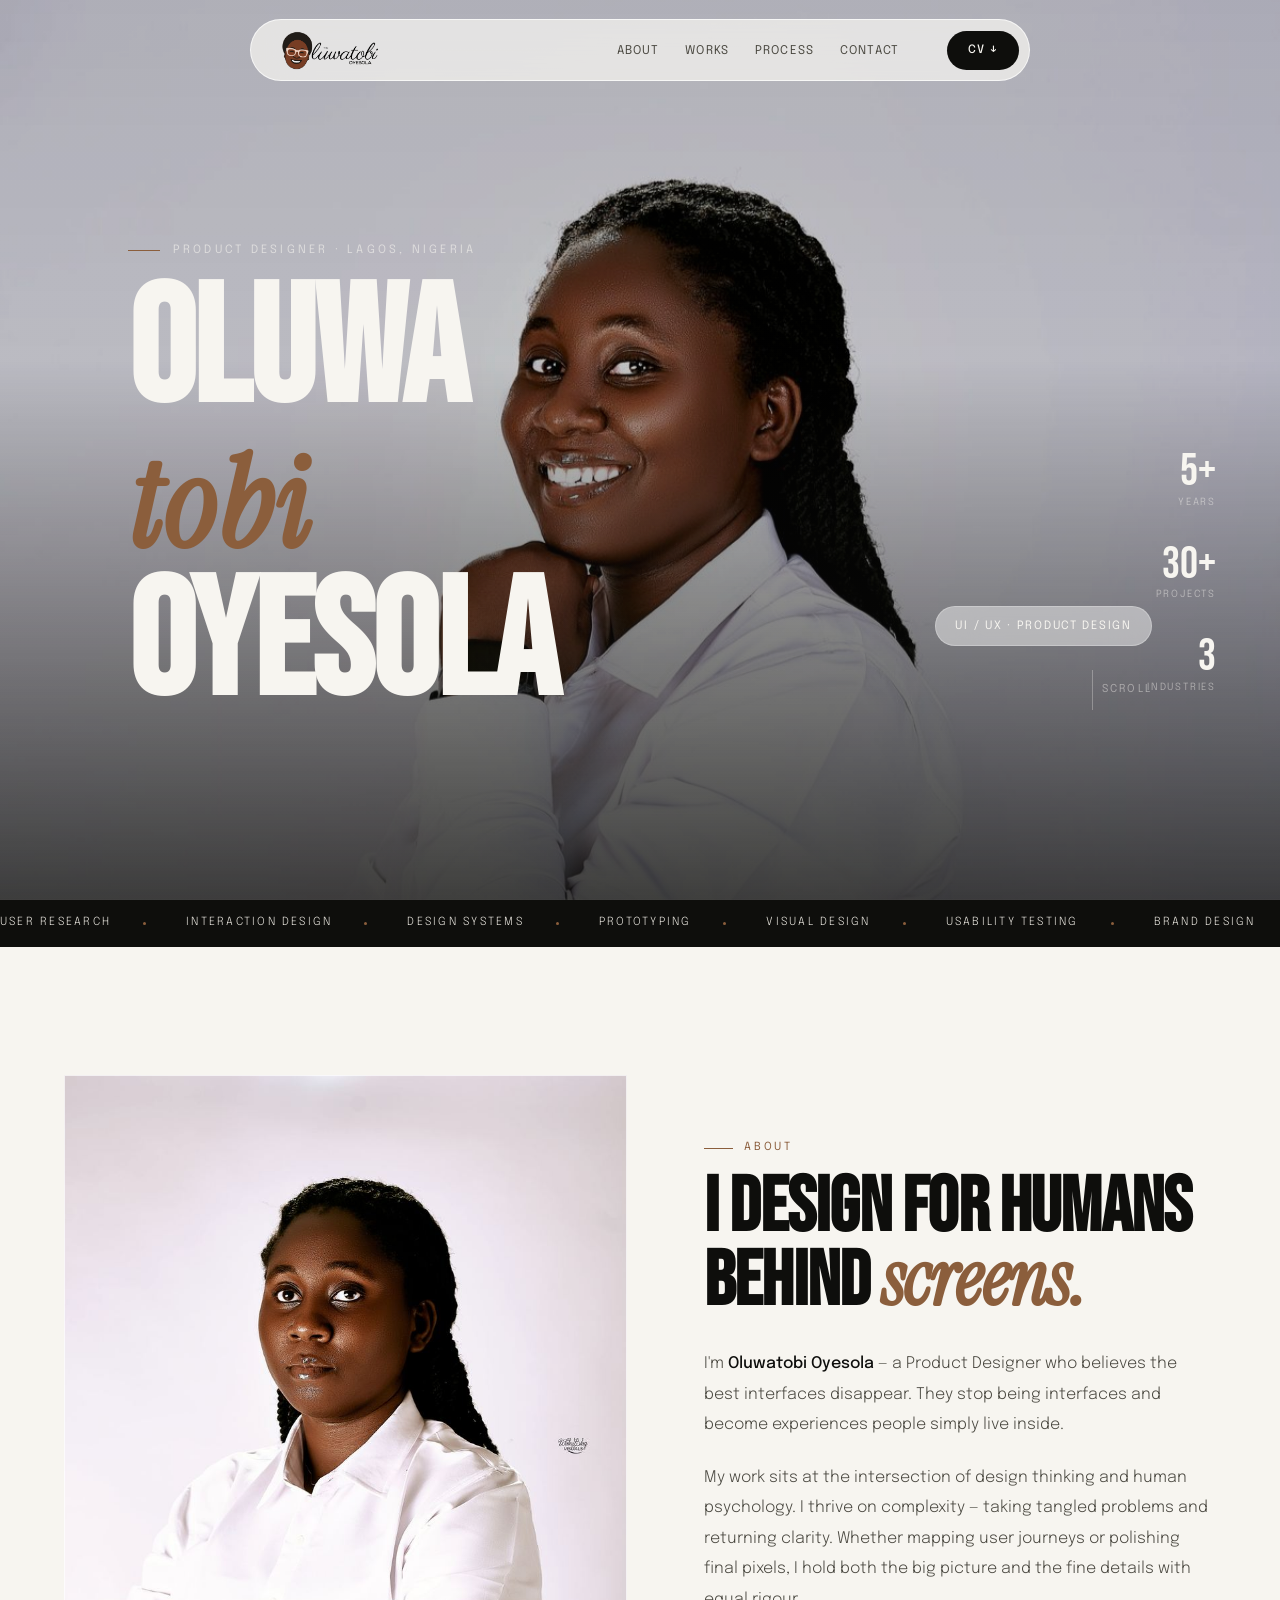
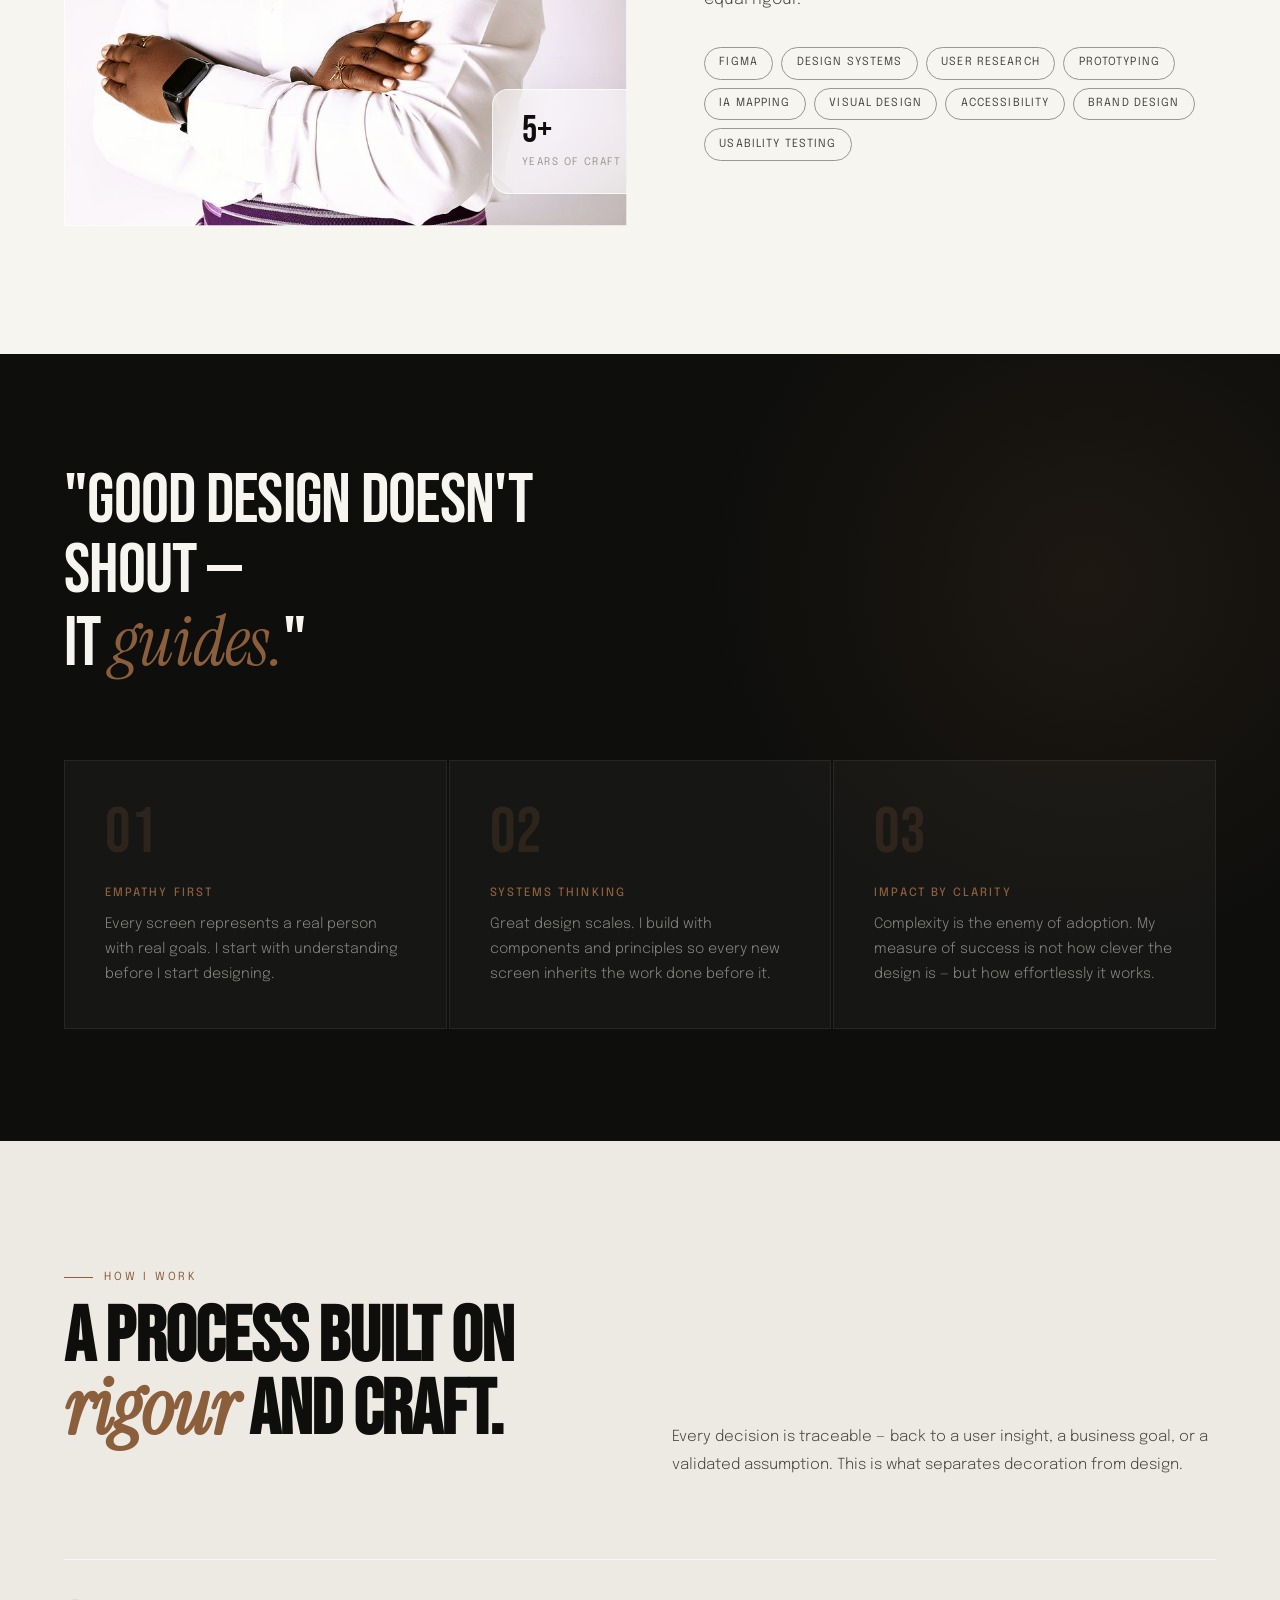
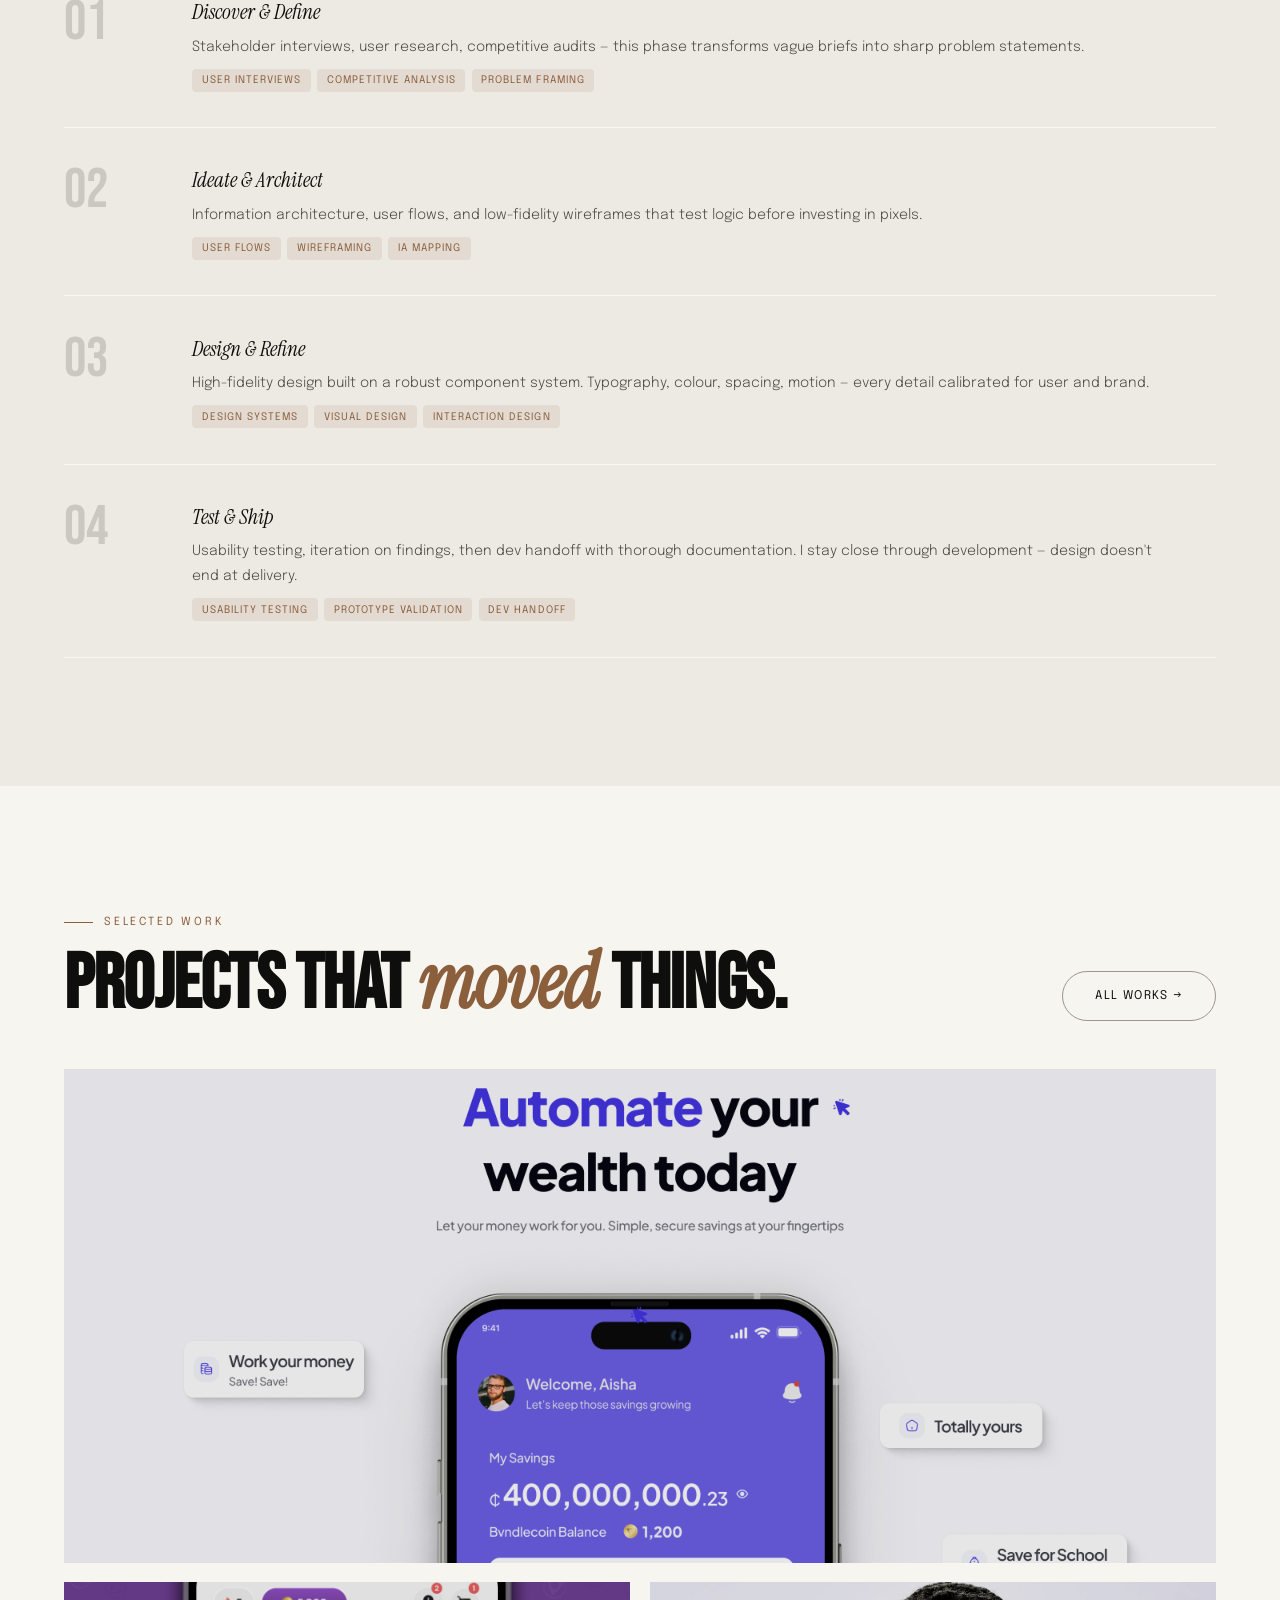
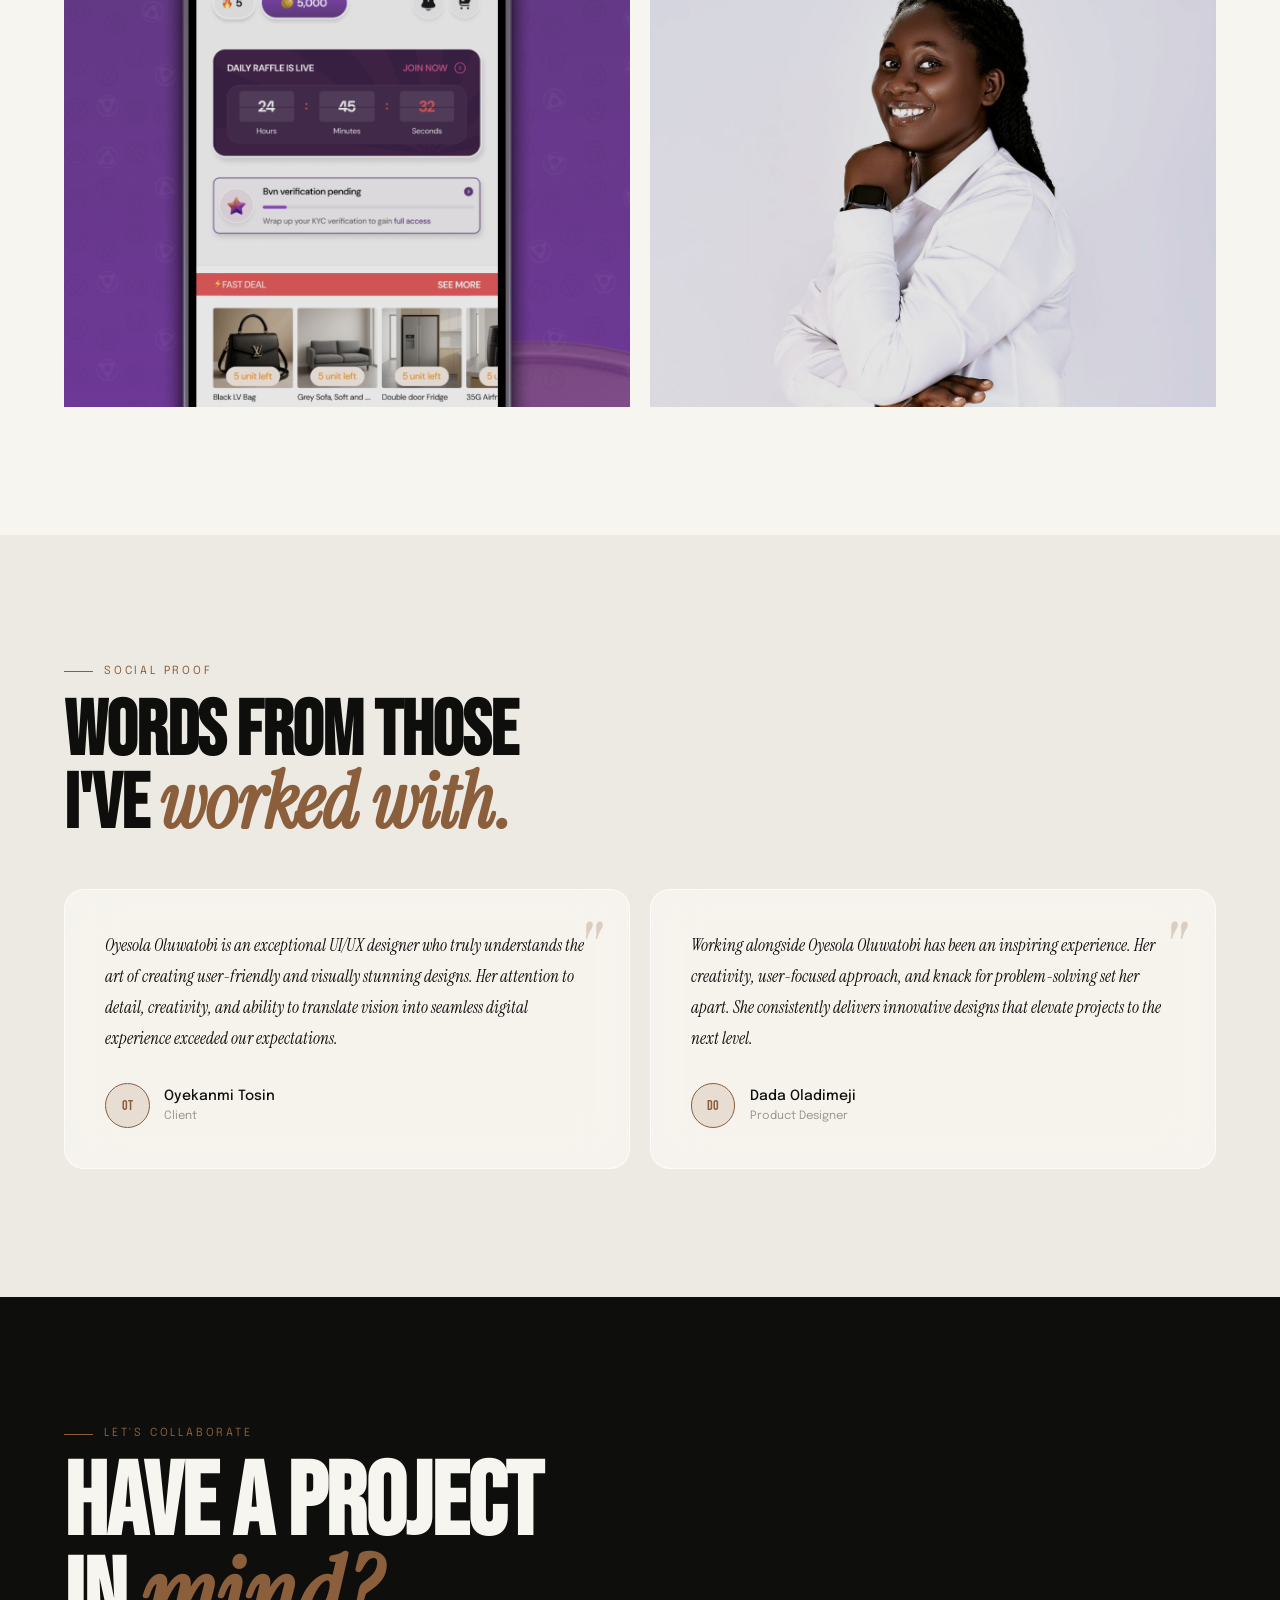
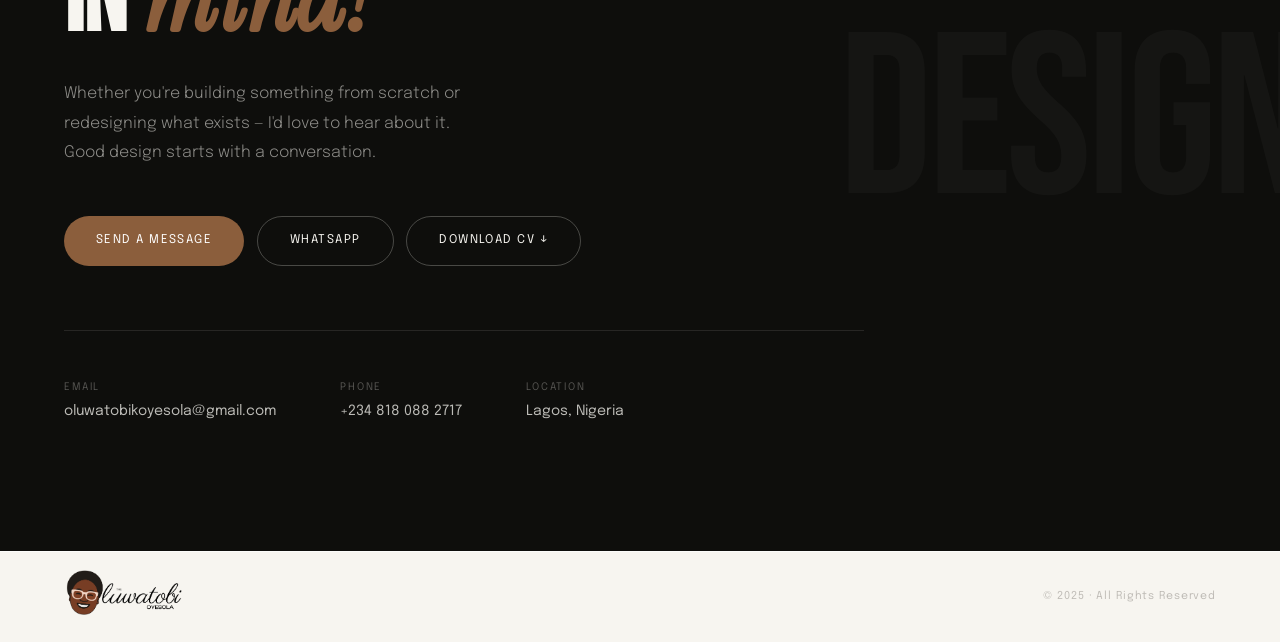
==== index.html @ 3464fc86 "first commit" ====
<!DOCTYPE html>
<html lang="en">
<head>
<meta charset="UTF-8">
<meta name="viewport" content="width=device-width, initial-scale=1.0">
<title>Oluwatobi Oyesola — Product Designer</title>
<link rel="preconnect" href="https://fonts.googleapis.com">
<link href="https://fonts.googleapis.com/css2?family=Bebas+Neue&family=Epilogue:ital,wght@0,200;0,300;0,400;0,500;1,200;1,300;1,400&family=Instrument+Serif:ital@0;1&display=swap" rel="stylesheet">
<link rel="stylesheet" href="style.css">
<link rel="shortcut icon" href="./assets/favicon.png" type="image/x-icon">
</head>
<body>

<!-- NAV -->
<nav id="main-nav">
  <a class="nav-logo" href="#">
    <img src="./assets/logo-black.png" alt="logo">
  </a>
  <ul class="nav-links">
    <li><a href="#about">About</a></li>
    <li><a href="#works">Works</a></li>
    <li><a href="#process">Process</a></li>
    <li><a href="#contact">Contact</a></li>
  </ul>
  <div class="nav-right">
    <a class="nav-cta" href="./OyesolaResume.pdf" download="OyesolaResume.pdf">CV &darr;</a>
  </div>
</nav>

<!-- HERO -->
<section id="hero">
  <div class="hero-bg parallax-bg" id="heroBg"
       style="background-image:url('[data-uri]')"></div>
  <div class="hero-overlay"></div>

  <div class="hero-stats">
    <div class="h-stat">
      <div class="h-stat-n">5+</div>
      <div class="h-stat-l">Years</div>
    </div>
    <div class="h-stat">
      <div class="h-stat-n">30+</div>
      <div class="h-stat-l">Projects</div>
    </div>
    <div class="h-stat">
      <div class="h-stat-n">3</div>
      <div class="h-stat-l">Industries</div>
    </div>
  </div>

  <div class="hero-content">
    <div class="hero-left">
      <div class="hero-eyebrow">Product Designer · Lagos, Nigeria</div>
      <h1 class="hero-title">OLUWA<br><em>tobi</em><br>OYESOLA</h1>
    </div>
    <div class="hero-right">
      <div class="hero-tag">UI / UX · Product Design</div>
      <a class="hero-scroll" href="#about">
        <div class="scroll-line"></div>
        Scroll
      </a>
    </div>
  </div>
</section>

<!-- MARQUEE -->
<div class="marquee-wrap" aria-hidden="true">
  <div class="marquee-track">
    <span class="m-item">User Research<span class="m-dot"></span></span>
    <span class="m-item">Interaction Design<span class="m-dot"></span></span>
    <span class="m-item">Design Systems<span class="m-dot"></span></span>
    <span class="m-item">Prototyping<span class="m-dot"></span></span>
    <span class="m-item">Visual Design<span class="m-dot"></span></span>
    <span class="m-item">Usability Testing<span class="m-dot"></span></span>
    <span class="m-item">Brand Design<span class="m-dot"></span></span>
    <span class="m-item">Figma<span class="m-dot"></span></span>
    <span class="m-item">User Research<span class="m-dot"></span></span>
    <span class="m-item">Interaction Design<span class="m-dot"></span></span>
    <span class="m-item">Design Systems<span class="m-dot"></span></span>
    <span class="m-item">Prototyping<span class="m-dot"></span></span>
  </div>
</div>

<!-- ABOUT -->
<section id="about">
  <div class="about-grid">
    <div class="about-img-wrap reveal">
      <img class="about-img" src="[data-uri]" alt="Oluwatobi Oyesola">
      <div class="about-img-frame"></div>
      <div class="about-accent">
        <div class="about-accent-n">5+</div>
        <div class="about-accent-l">Years of Craft</div>
      </div>
    </div>
    <div>
      <div class="s-label reveal">About</div>
      <h2 class="s-title reveal reveal-d1">I design for humans<br>behind <em>screens.</em></h2>
      <p class="about-body reveal reveal-d2">
        I'm <strong>Oluwatobi Oyesola</strong> — a Product Designer who believes the best interfaces disappear. They stop being interfaces and become experiences people simply live inside.
      </p>
      <p class="about-body reveal reveal-d2">
        My work sits at the intersection of design thinking and human psychology. I thrive on complexity — taking tangled problems and returning clarity. Whether mapping user journeys or polishing final pixels, I hold both the big picture and the fine details with equal rigour.
      </p>
      <div class="skills-grid reveal reveal-d3">
        <span class="skill">Figma</span>
        <span class="skill">Design Systems</span>
        <span class="skill">User Research</span>
        <span class="skill">Prototyping</span>
        <span class="skill">IA Mapping</span>
        <span class="skill">Visual Design</span>
        <span class="skill">Accessibility</span>
        <span class="skill">Brand Design</span>
        <span class="skill">Usability Testing</span>
      </div>
    </div>
  </div>
</section>

<!-- PHILOSOPHY -->
<section id="philosophy">
  <blockquote class="philosophy-quote reveal">
    "Good design doesn't shout —<br>it <em>guides.</em>"
  </blockquote>
  <div class="pillars">
    <div class="pillar reveal">
      <div class="pillar-n">01</div>
      <div class="pillar-t">Empathy First</div>
      <p class="pillar-b">Every screen represents a real person with real goals. I start with understanding before I start designing.</p>
    </div>
    <div class="pillar reveal reveal-d1">
      <div class="pillar-n">02</div>
      <div class="pillar-t">Systems Thinking</div>
      <p class="pillar-b">Great design scales. I build with components and principles so every new screen inherits the work done before it.</p>
    </div>
    <div class="pillar reveal reveal-d2">
      <div class="pillar-n">03</div>
      <div class="pillar-t">Impact by Clarity</div>
      <p class="pillar-b">Complexity is the enemy of adoption. My measure of success is not how clever the design is — but how effortlessly it works.</p>
    </div>
  </div>
</section>

<!-- PROCESS -->
<section id="process">
  <div class="process-header">
    <div>
      <div class="s-label reveal">How I Work</div>
      <h2 class="s-title reveal reveal-d1">A process built on<br><em>rigour</em> and craft.</h2>
    </div>
    <p class="process-desc reveal reveal-d2">
      Every decision is traceable — back to a user insight, a business goal, or a validated assumption. This is what separates decoration from design.
    </p>
  </div>
  <div class="steps">
    <div class="step reveal">
      <div class="step-n">01</div>
      <div>
        <div class="step-t">Discover &amp; Define</div>
        <p class="step-b">Stakeholder interviews, user research, competitive audits — this phase transforms vague briefs into sharp problem statements.</p>
        <div class="step-tags">
          <span class="step-tag">User Interviews</span>
          <span class="step-tag">Competitive Analysis</span>
          <span class="step-tag">Problem Framing</span>
        </div>
      </div>
      <div class="step-arrow">→</div>
    </div>
    <div class="step reveal">
      <div class="step-n">02</div>
      <div>
        <div class="step-t">Ideate &amp; Architect</div>
        <p class="step-b">Information architecture, user flows, and low-fidelity wireframes that test logic before investing in pixels.</p>
        <div class="step-tags">
          <span class="step-tag">User Flows</span>
          <span class="step-tag">Wireframing</span>
          <span class="step-tag">IA Mapping</span>
        </div>
      </div>
      <div class="step-arrow">→</div>
    </div>
    <div class="step reveal">
      <div class="step-n">03</div>
      <div>
        <div class="step-t">Design &amp; Refine</div>
        <p class="step-b">High-fidelity design built on a robust component system. Typography, colour, spacing, motion — every detail calibrated for user and brand.</p>
        <div class="step-tags">
          <span class="step-tag">Design Systems</span>
          <span class="step-tag">Visual Design</span>
          <span class="step-tag">Interaction Design</span>
        </div>
      </div>
      <div class="step-arrow">→</div>
    </div>
    <div class="step reveal">
      <div class="step-n">04</div>
      <div>
        <div class="step-t">Test &amp; Ship</div>
        <p class="step-b">Usability testing, iteration on findings, then dev handoff with thorough documentation. I stay close through development — design doesn't end at delivery.</p>
        <div class="step-tags">
          <span class="step-tag">Usability Testing</span>
          <span class="step-tag">Prototype Validation</span>
          <span class="step-tag">Dev Handoff</span>
        </div>
      </div>
      <div class="step-arrow">→</div>
    </div>
  </div>
</section>

<!-- WORKS -->
<section id="works">
  <div class="works-head reveal">
    <div>
      <div class="s-label">Selected Work</div>
      <h2 class="s-title" style="margin-bottom:0">Projects that <em>moved</em> things.</h2>
    </div>
    <a class="cbtn ghost" href="#" style="color:var(--ink);border-color:var(--ink3)">All Works →</a>
  </div>
  <div class="works-grid">
    <div class="work wide reveal">
      <img class="work-img" src="./assets/NestEgg.png" alt="NestEgg">
      <div class="work-info">
        <div class="work-cat">Web &amp; Mobile App</div>
        <div class="work-name">NestEgg</div>
      </div>
      <div class="work-corner">
        <svg viewBox="0 0 16 16"><line x1="3" y1="13" x2="13" y2="3"/><polyline points="6,3 13,3 13,10"/></svg>
      </div>
    </div>
    <div class="work reveal">
      <img class="work-img" src="./assets/bundle-home.png" alt="bvndle home screen">
      <div class="work-info">
        <div class="work-cat">Mobile App Design</div>
        <div class="work-name">Bvndle</div>
      </div>
      <div class="work-corner">
        <svg viewBox="0 0 16 16"><line x1="3" y1="13" x2="13" y2="3"/><polyline points="6,3 13,3 13,10"/></svg>
      </div>
    </div>
    <div class="work reveal reveal-d1">
      <img class="work-img" src="[data-uri]" alt="SPON Platform">
      <div class="work-info">
        <div class="work-cat">Website Design</div>
        <div class="work-name">SPON — Farm to Table</div>
      </div>
      <div class="work-corner">
        <svg viewBox="0 0 16 16"><line x1="3" y1="13" x2="13" y2="3"/><polyline points="6,3 13,3 13,10"/></svg>
      </div>
    </div>
  </div>
</section>

<!-- TESTIMONIALS -->
<section id="testimonials">
  <div class="s-label reveal">Social Proof</div>
  <h2 class="s-title reveal reveal-d1">Words from those<br>I've <em>worked with.</em></h2>
  <div class="testi-grid">
    <div class="tcard reveal">
      <div class="tcard-quote">"</div>
      <p class="tcard-body">Oyesola Oluwatobi is an exceptional UI/UX designer who truly understands the art of creating user-friendly and visually stunning designs. Her attention to detail, creativity, and ability to translate vision into seamless digital experience exceeded our expectations.</p>
      <div class="tcard-person">
        <div class="tcard-avatar">OT</div>
        <div>
          <div class="tcard-name">Oyekanmi Tosin</div>
          <div class="tcard-role">Client</div>
        </div>
      </div>
    </div>
    <div class="tcard reveal reveal-d1">
      <div class="tcard-quote">"</div>
      <p class="tcard-body">Working alongside Oyesola Oluwatobi has been an inspiring experience. Her creativity, user-focused approach, and knack for problem-solving set her apart. She consistently delivers innovative designs that elevate projects to the next level.</p>
      <div class="tcard-person">
        <div class="tcard-avatar">DO</div>
        <div>
          <div class="tcard-name">Dada Oladimeji</div>
          <div class="tcard-role">Product Designer</div>
        </div>
      </div>
    </div>
  </div>
</section>

<!-- CONTACT -->
<section id="contact">
  <div class="contact-inner">
    <div class="s-label reveal" style="color:var(--accent2)">Let's Collaborate</div>
    <h2 class="contact-title reveal reveal-d1">
      Have a project<br>in <em>mind?</em>
    </h2>
    <p class="contact-body reveal reveal-d2">
      Whether you're building something from scratch or redesigning what exists — I'd love to hear about it. Good design starts with a conversation.
    </p>
    <div class="contact-btns reveal reveal-d3">
      <a class="cbtn primary" href="mailto:oluwatobikoyesola@gmail.com">Send a Message</a>
      <a class="cbtn ghost" href="https://wa.me/2348180882717">WhatsApp</a>
      <a class="cbtn ghost" href="#" download>Download CV ↓</a>
    </div>
    <div class="contact-details reveal reveal-d4">
      <div>
        <div class="cd-label">Email</div>
        <div class="cd-val">oluwatobikoyesola@gmail.com</div>
      </div>
      <div>
        <div class="cd-label">Phone</div>
        <div class="cd-val">+234 818 088 2717</div>
      </div>
      <div>
        <div class="cd-label">Location</div>
        <div class="cd-val">Lagos, Nigeria</div>
      </div>
    </div>
  </div>
</section>

<!-- FOOTER -->
<footer>
  <div class="f-brand">
    <img src="./assets/logo-black.png" alt="Footer Logo">
  </div>
  <div class="f-copy">&copy; 2025 · All Rights Reserved</div>
</footer>

<script>
/* ── PARALLAX HERO ──────────────────────────── */
const heroBg = document.getElementById('heroBg');
window.addEventListener('scroll', () => {
  const y = window.scrollY;
  if(y < window.innerHeight * 1.5){
    heroBg.style.transform = `translateY(${y * 0.35}px)`;
  }
}, { passive: true });

/* ── SCROLL REVEAL ──────────────────────────── */
const observer = new IntersectionObserver((entries) => {
  entries.forEach(e => {
    if(e.isIntersecting){
      e.target.classList.add('in');
      observer.unobserve(e.target);
    }
  });
}, { threshold: 0.08, rootMargin: '0px 0px -40px 0px' });

document.querySelectorAll('.reveal').forEach(el => observer.observe(el));

/* ── NAV SHRINK ON SCROLL ───────────────────── */
const nav = document.getElementById('main-nav');
window.addEventListener('scroll', () => {
  if(window.scrollY > 80){
    nav.style.boxShadow = '0 4px 32px rgba(14,14,12,0.12)';
  } else {
    nav.style.boxShadow = 'none';
  }
}, { passive: true });

/* ── TEXT SPLIT ANIMATION (hero title) ──────── */
document.querySelectorAll('.s-title').forEach(el => {
  if(el.closest('#hero')) return;
});

/* ── STEP HOVER SOUND EFFECT (visual only) ──── */
document.querySelectorAll('.step').forEach(s => {
  s.addEventListener('mouseenter', () => {
    s.querySelector('.step-n').style.transform = 'translateX(4px)';
  });
  s.addEventListener('mouseleave', () => {
    s.querySelector('.step-n').style.transform = '';
  });
});
</script>
</body>
</html>
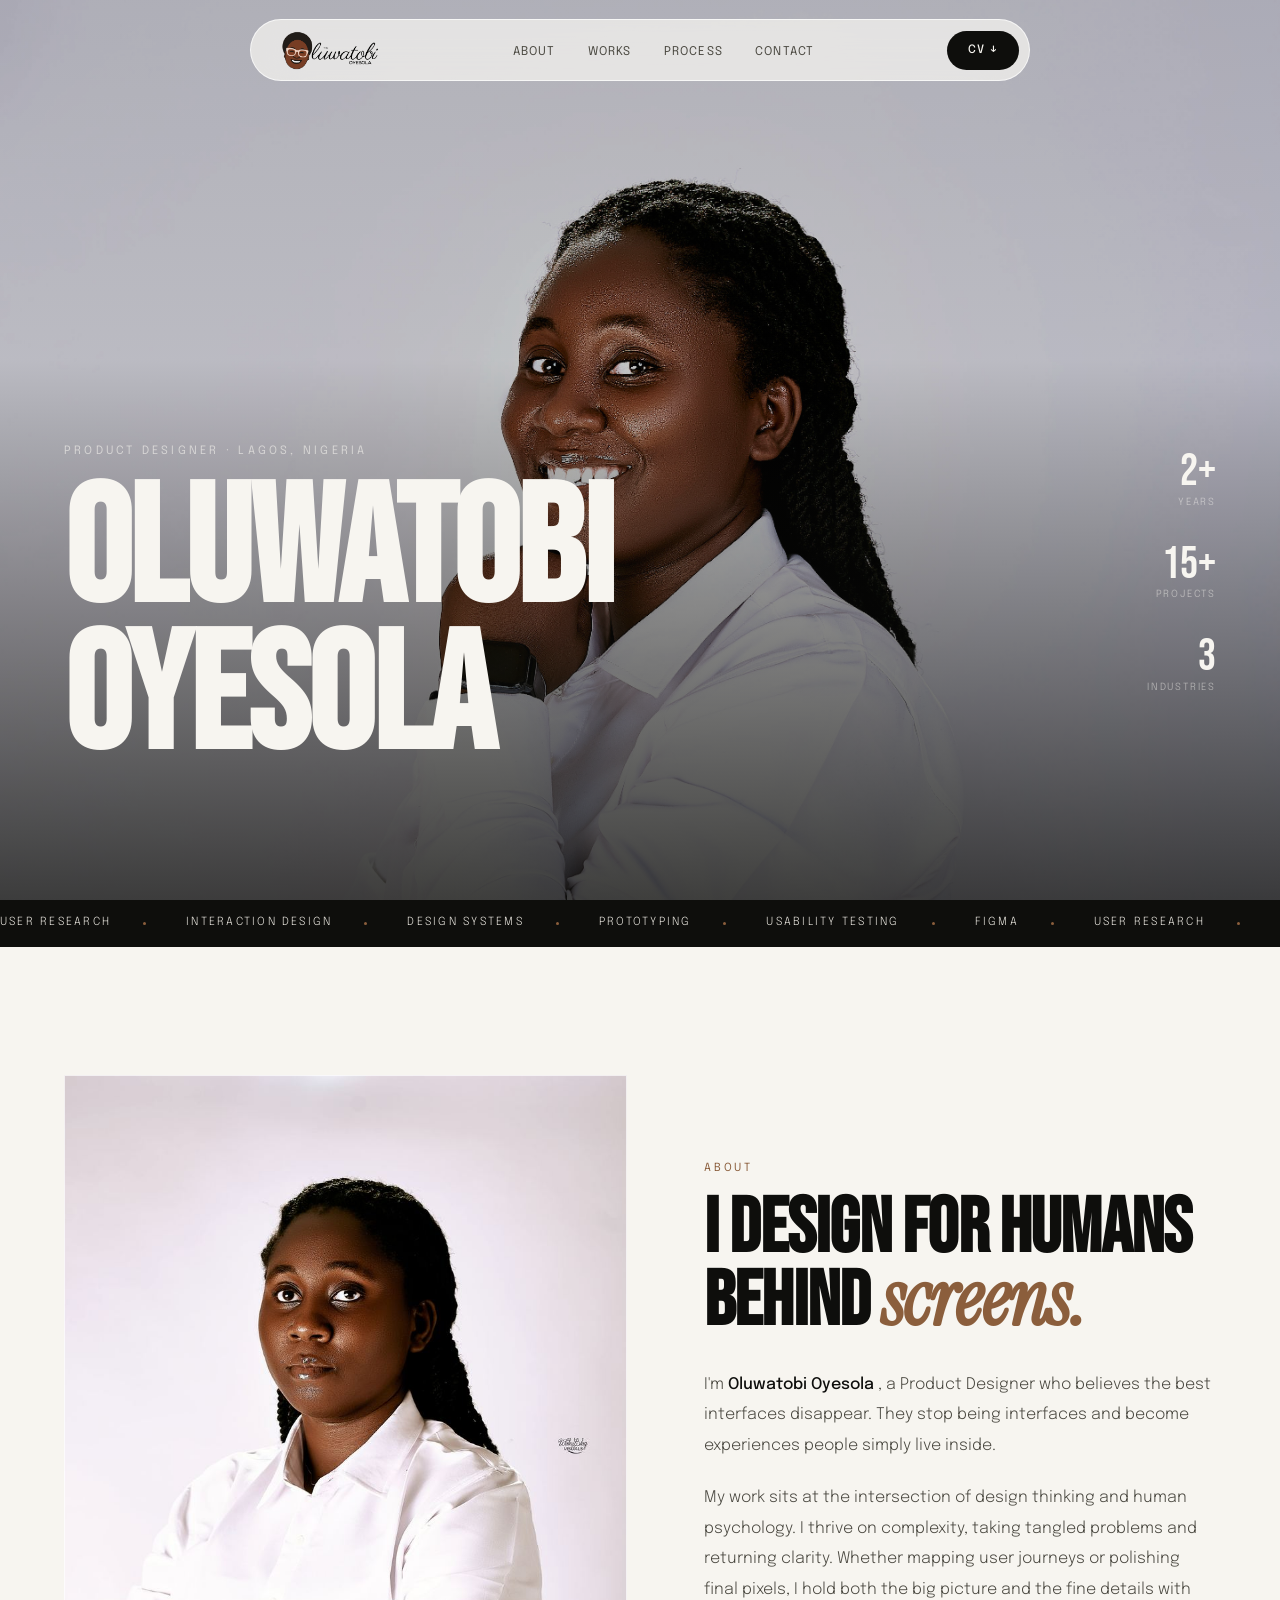
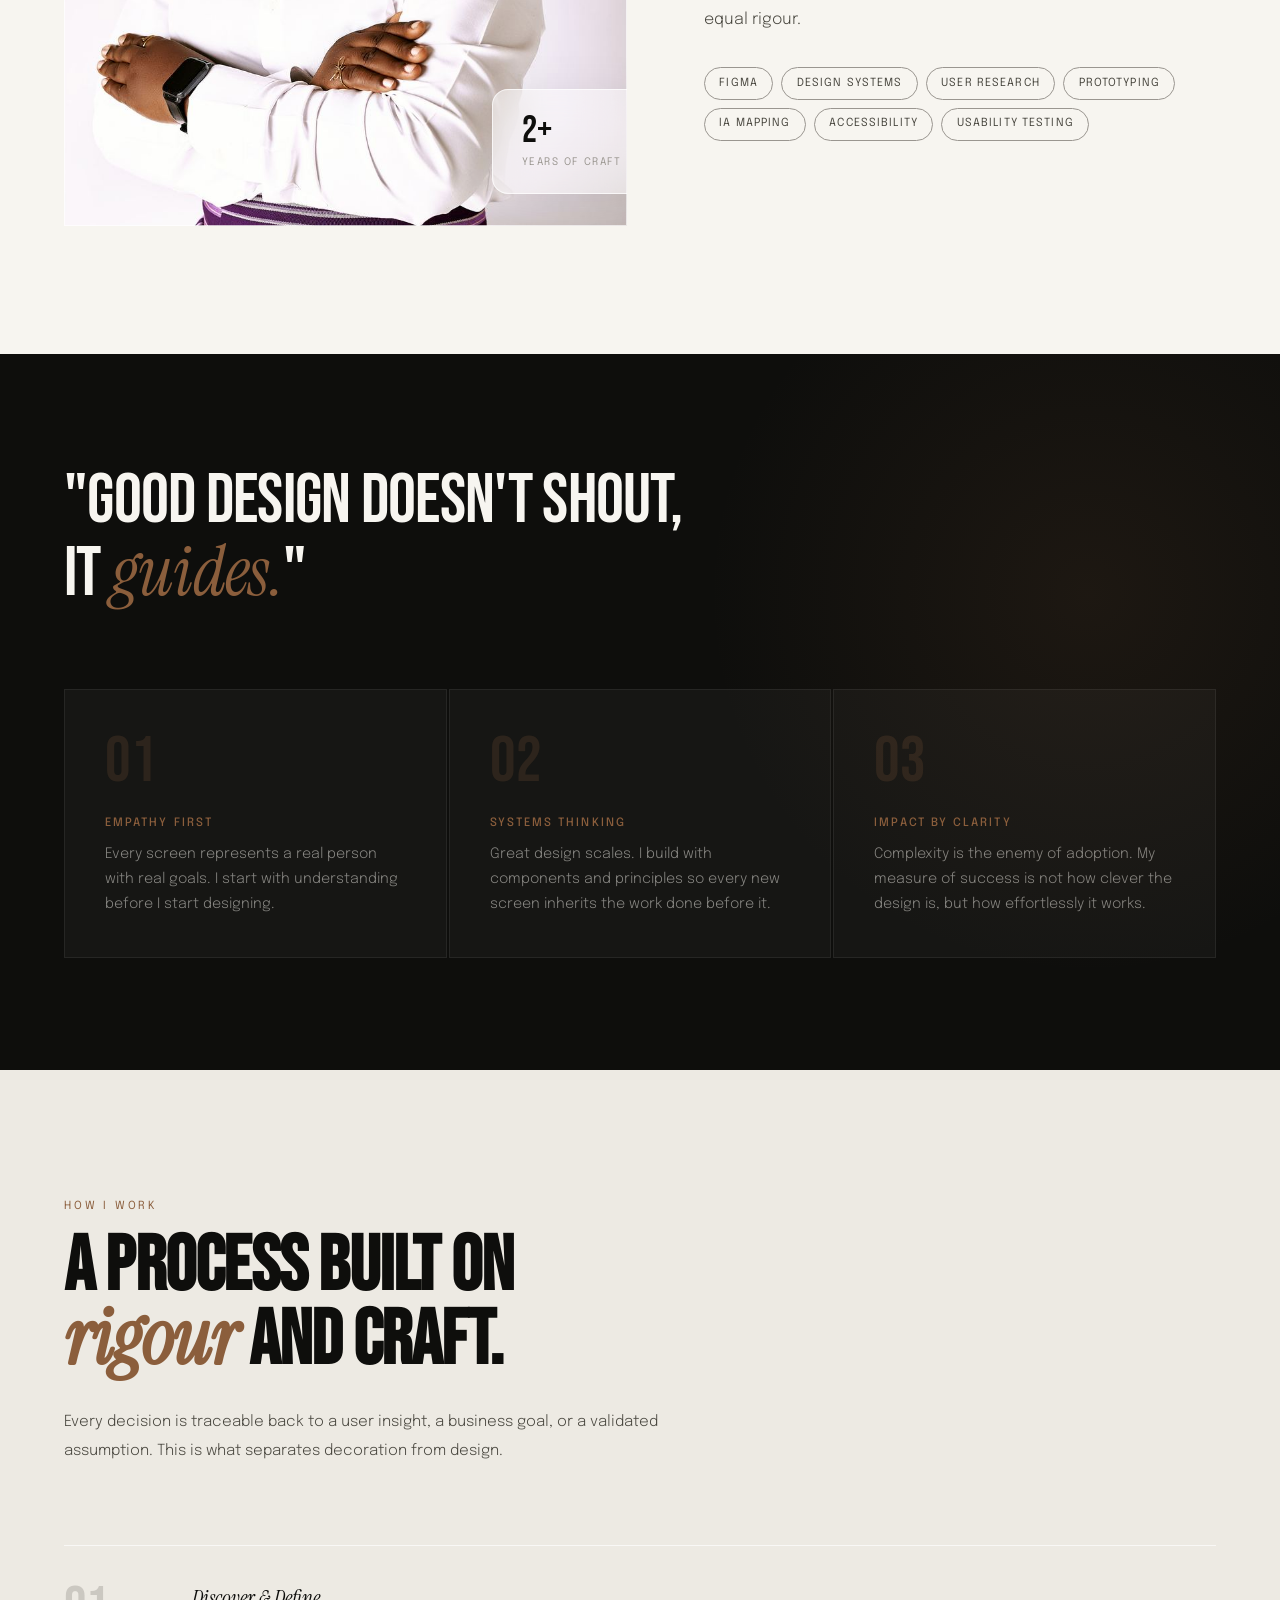
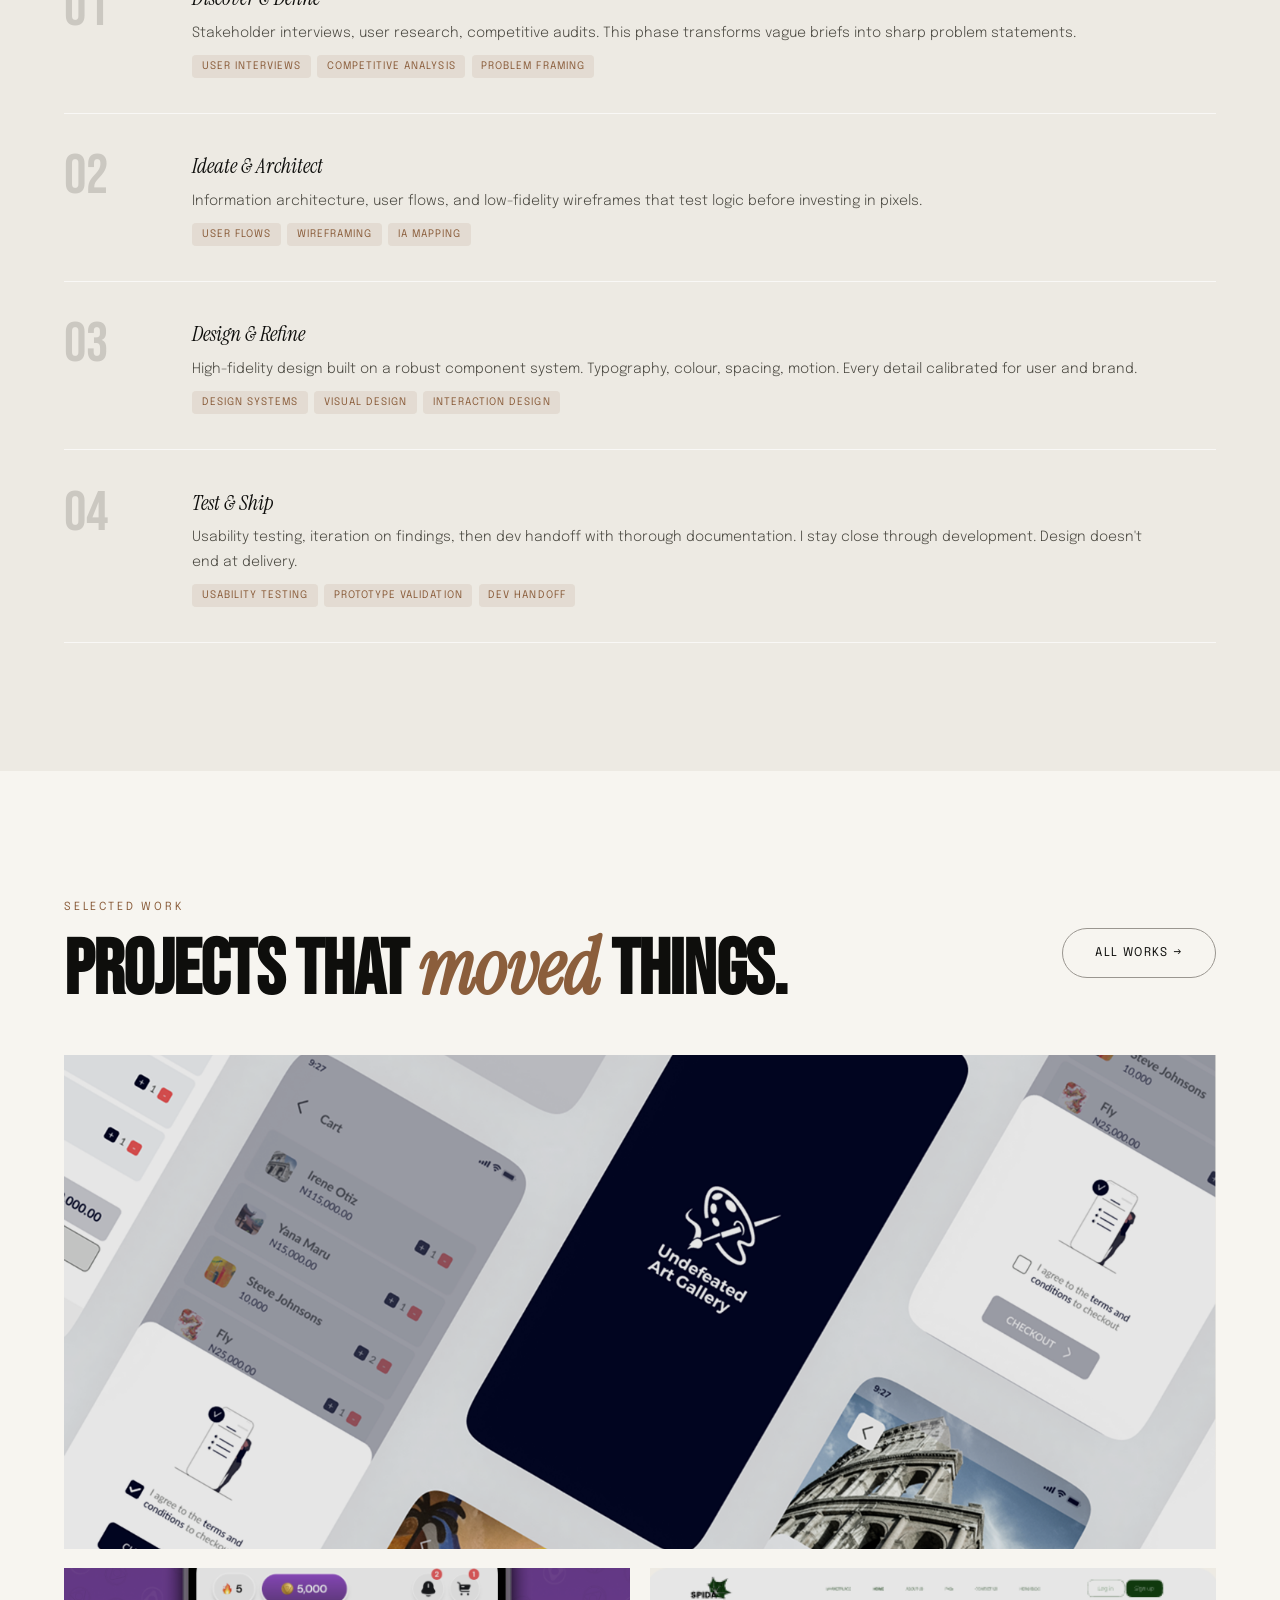
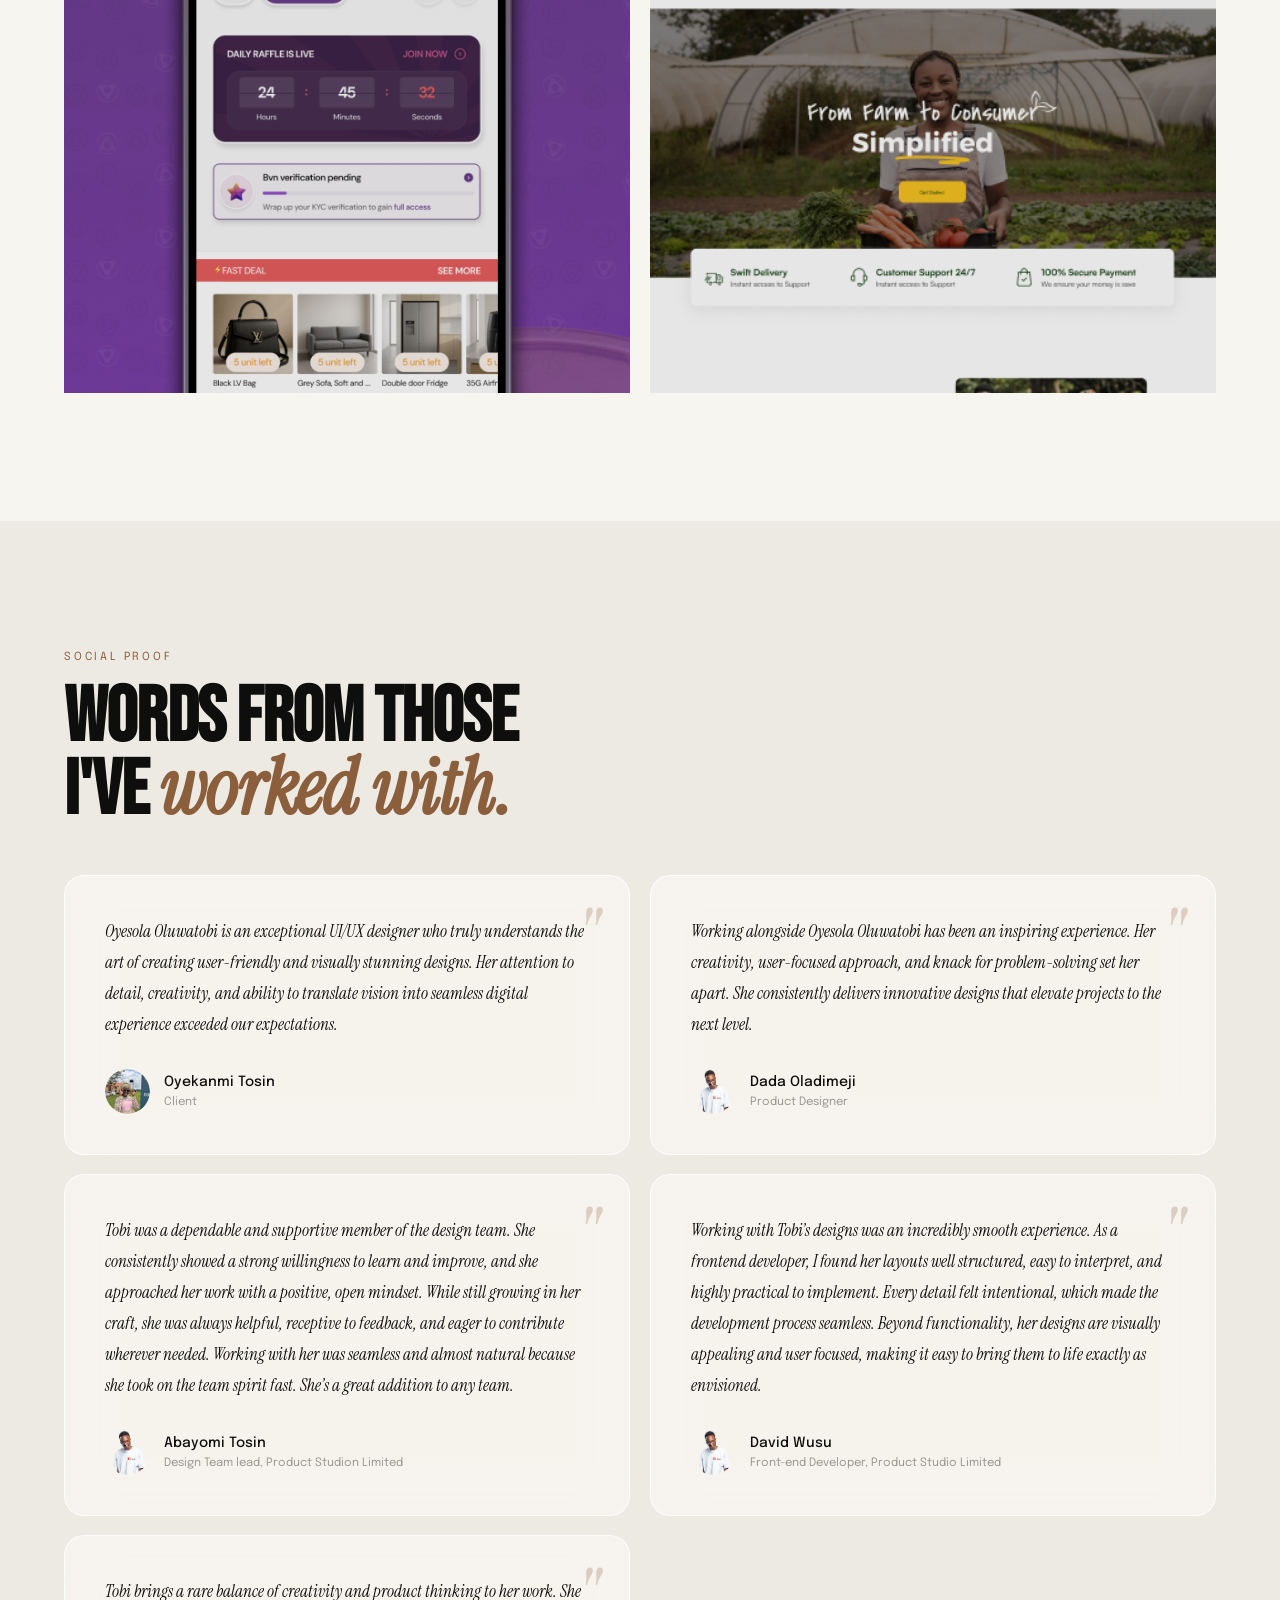
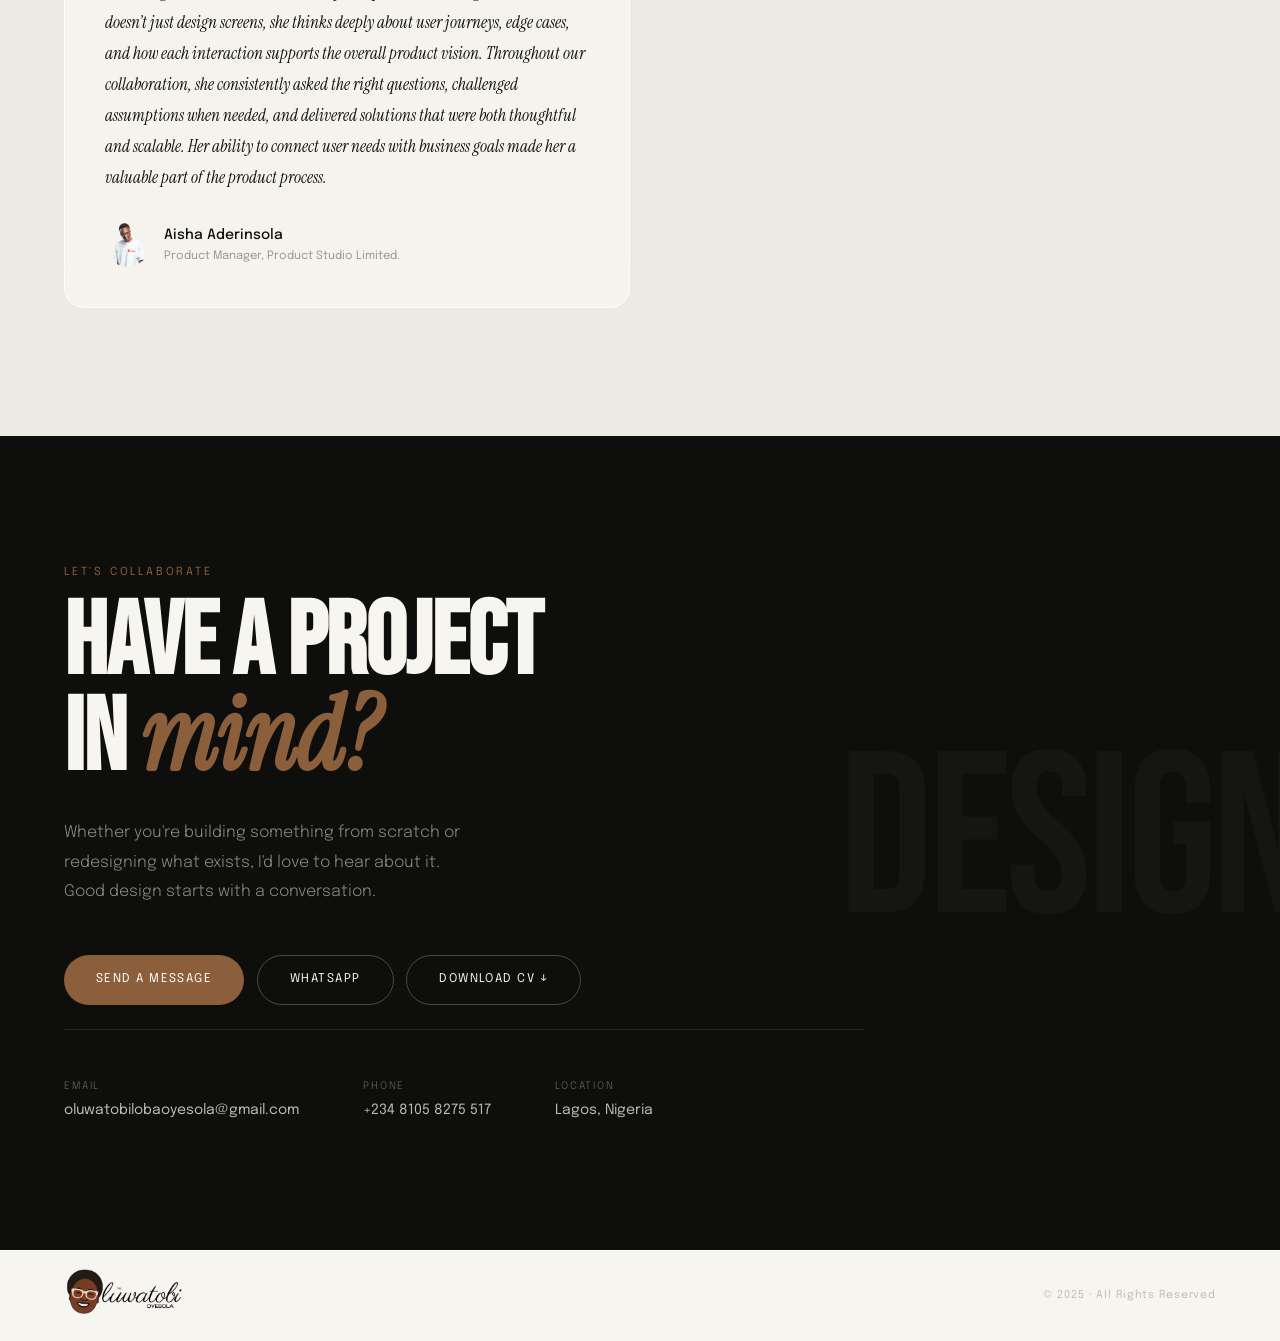
==== commit b2c55ac1: "CONTENT FIXED" ====
--- a/index.html
+++ b/index.html
@@ -3,43 +3,50 @@
 <head>
 <meta charset="UTF-8">
 <meta name="viewport" content="width=device-width, initial-scale=1.0">
-<title>Oluwatobi Oyesola — Product Designer</title>
+<title>The Oluwatobi Oyesola </title>
 <link rel="preconnect" href="https://fonts.googleapis.com">
 <link href="https://fonts.googleapis.com/css2?family=Bebas+Neue&family=Epilogue:ital,wght@0,200;0,300;0,400;0,500;1,200;1,300;1,400&family=Instrument+Serif:ital@0;1&display=swap" rel="stylesheet">
 <link rel="stylesheet" href="style.css">
-<link rel="shortcut icon" href="./assets/favicon.png" type="image/x-icon">
+<link rel="shortcut icon" href="[data-uri]" type="image/x-icon">
 </head>
 <body>
 
+<div class="nav-blur-overlay" id="navBlurOverlay"></div>
+
 <!-- NAV -->
 <nav id="main-nav">
-  <a class="nav-logo" href="#">
-    <img src="./assets/logo-black.png" alt="logo">
+  <a class="nav-logo" href="index.html">
+    <img src="[data-uri]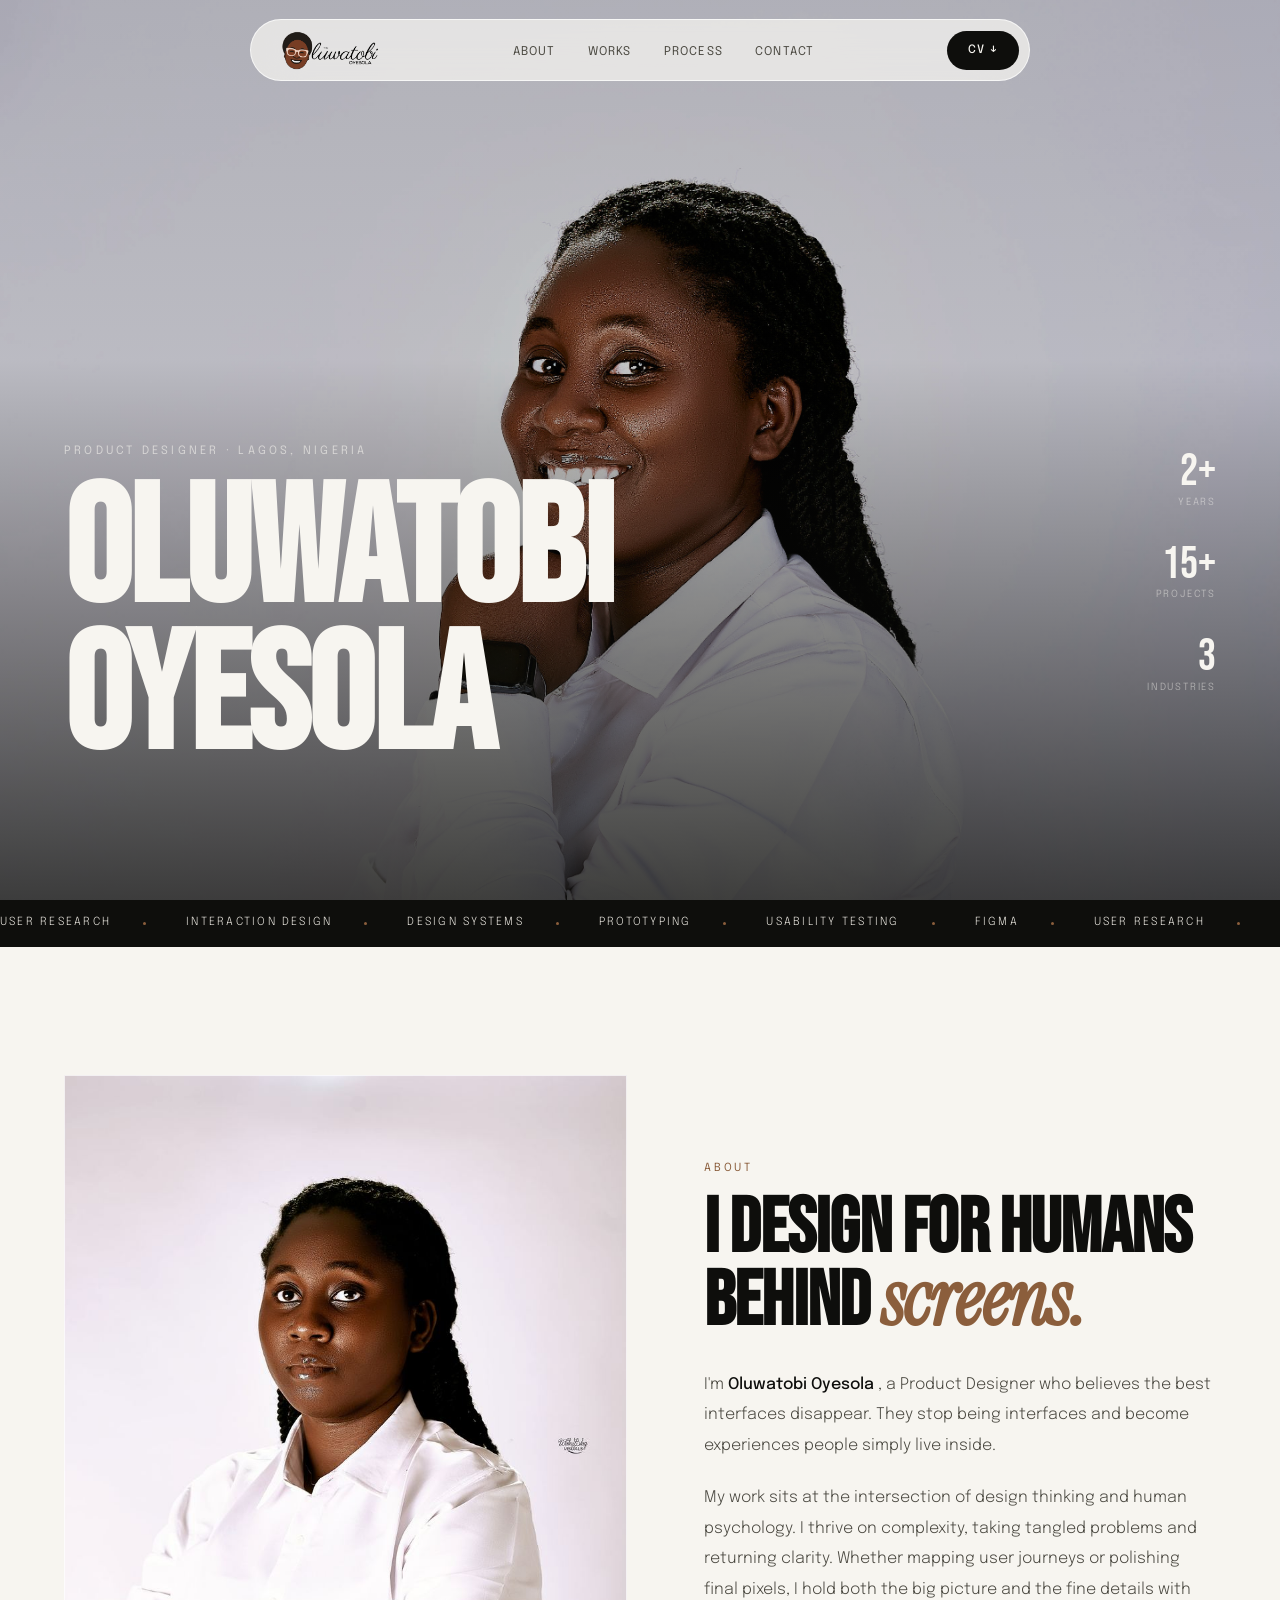
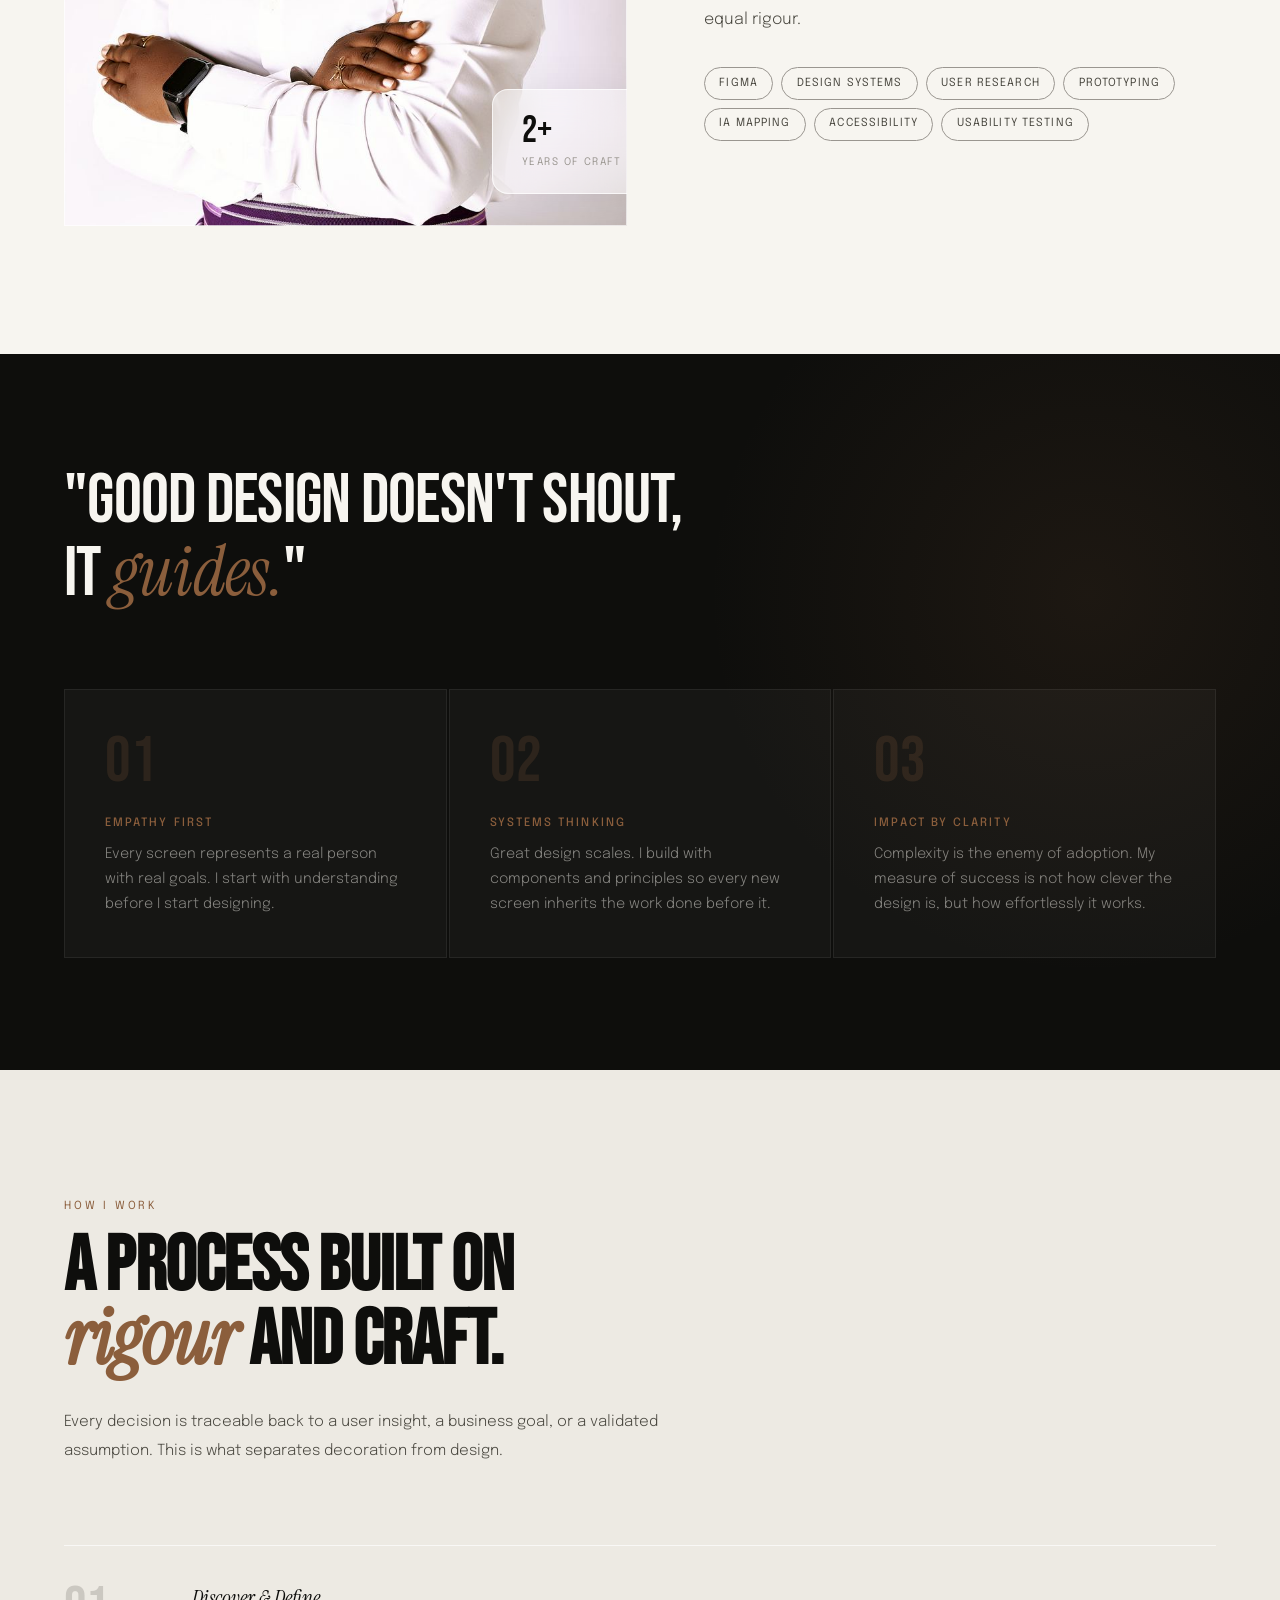
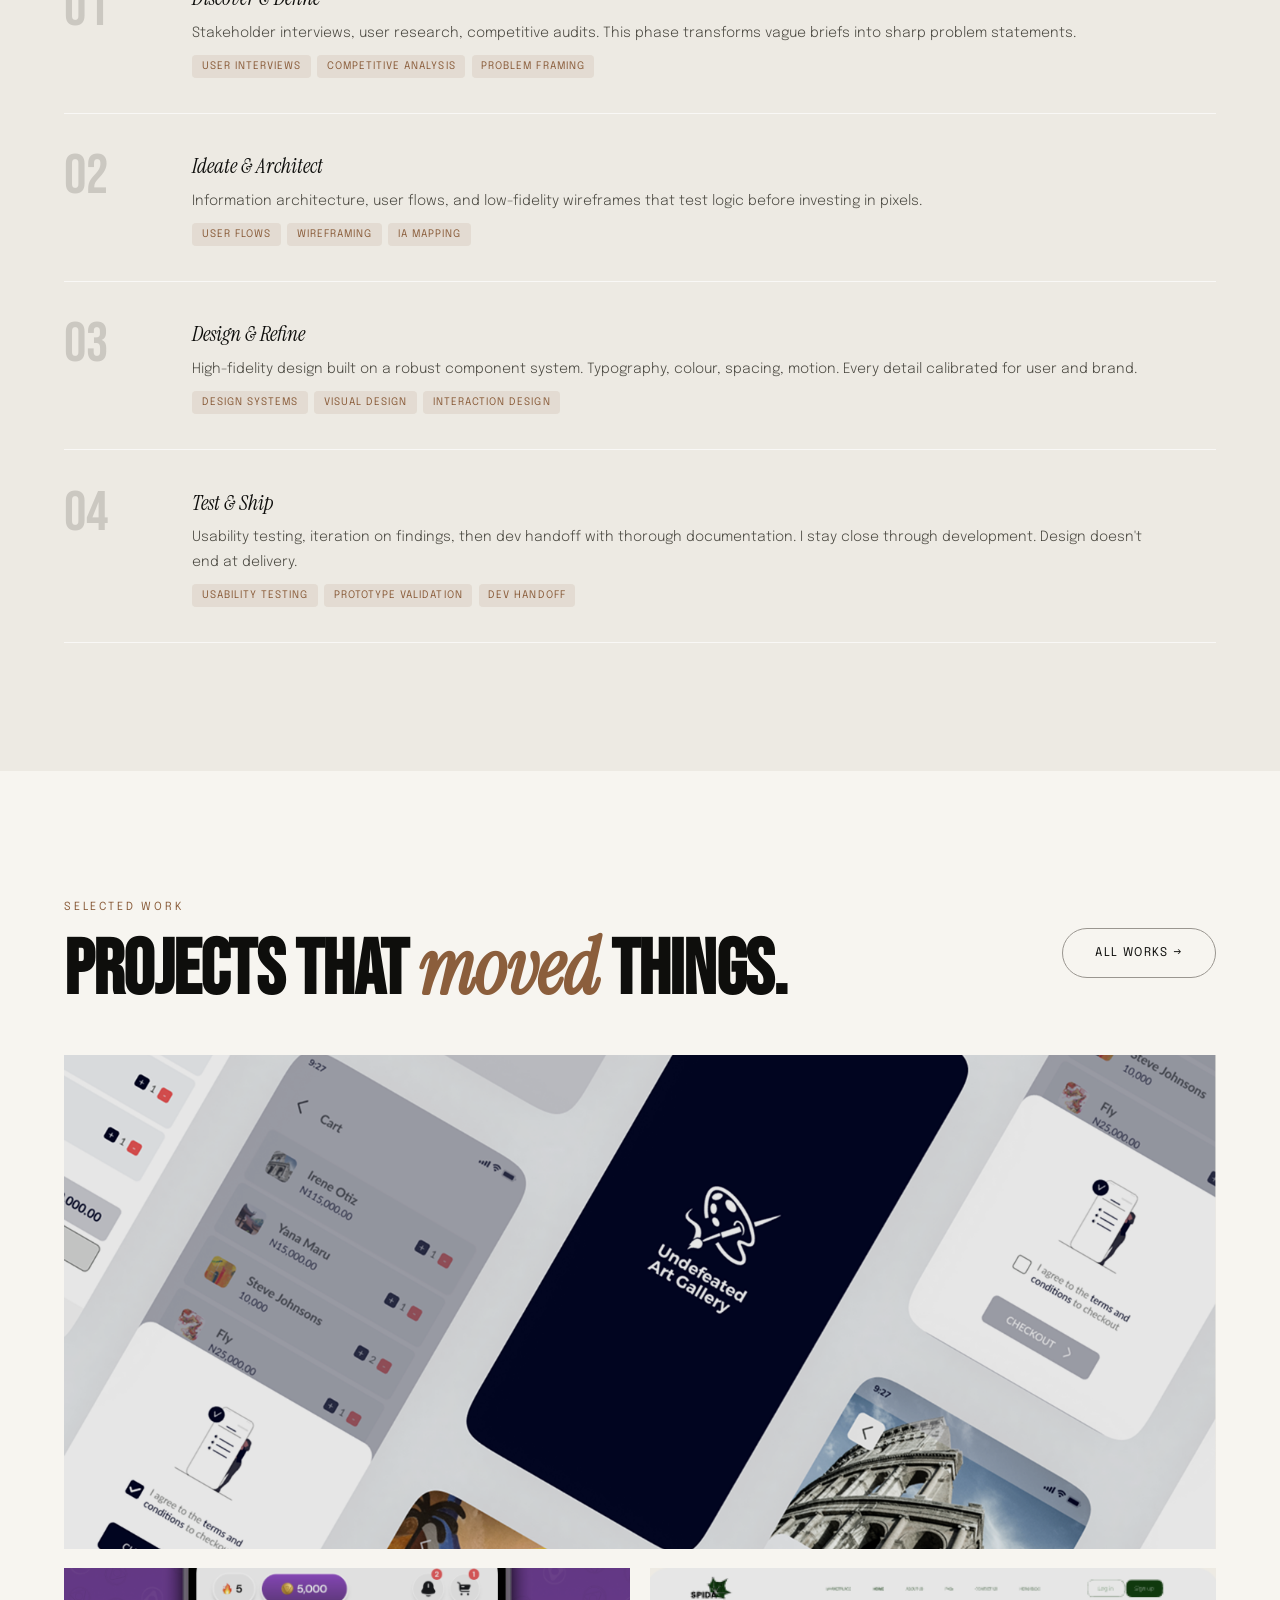
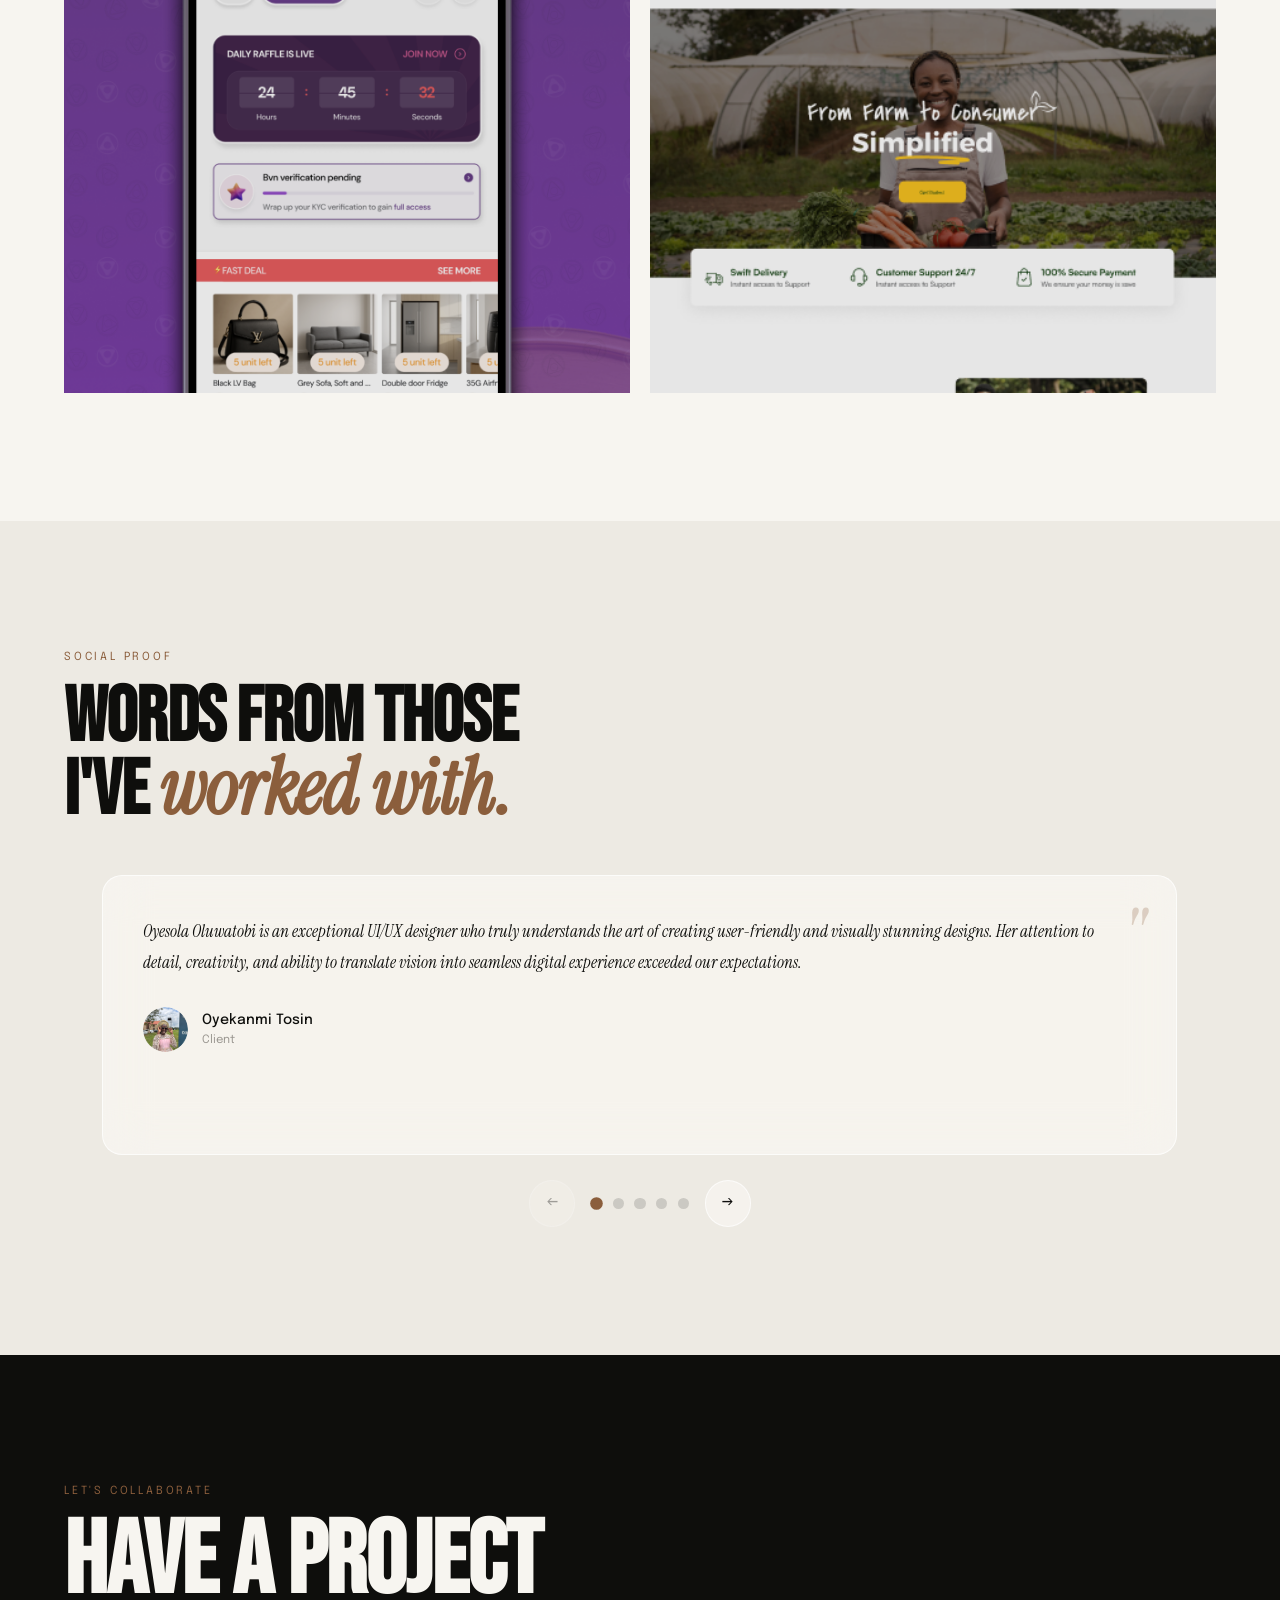
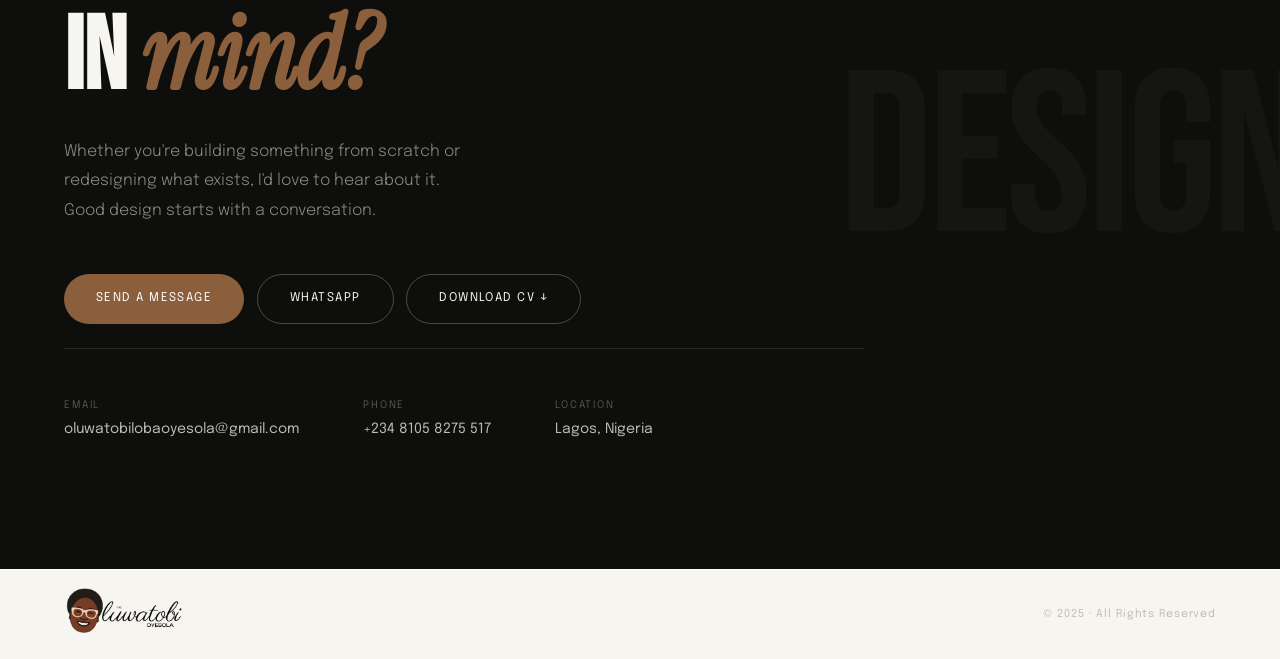
==== commit 28edc0cb: "finished" ====
--- a/index.html
+++ b/index.html
@@ -263,7 +263,9 @@
 <section id="testimonials">
   <div class="s-label reveal">Social Proof</div>
   <h2 class="s-title reveal reveal-d1">Words from those<br>I've <em>worked with.</em></h2>
-  <div class="testi-grid">
+  <div class="testi-carousel reveal reveal-d2" data-carousel>
+    <div class="testi-viewport">
+      <div class="testi-grid">
     <div class="tcard reveal">
       <div class="tcard-quote">"</div>
       <p class="tcard-body">Oyesola Oluwatobi is an exceptional UI/UX designer who truly understands the art of creating user-friendly and visually stunning designs. Her attention to detail, creativity, and ability to translate vision into seamless digital experience exceeded our expectations.</p>
@@ -329,6 +331,13 @@
           <div class="tcard-role">Product Manager, Product Studio Limited.</div>
         </div>
       </div>
+    </div>
+      </div>
+    </div>
+    <div class="testi-controls">
+      <button class="testi-nav testi-prev" type="button" aria-label="Previous testimonial">←</button>
+      <div class="testi-dots" aria-label="Testimonial navigation"></div>
+      <button class="testi-nav testi-next" type="button" aria-label="Next testimonial">→</button>
     </div>
   </div>
 </section>
--- a/style.css
+++ b/style.css
@@ -961,13 +961,29 @@
 #testimonials {
   background: var(--bg2);
 }
+.testi-carousel {
+  position: relative;
+  margin-top: 3rem;
+  padding-inline: clamp(0.5rem, 3vw, 4.5rem);
+}
+.testi-viewport {
+  overflow: hidden;
+}
+.testi-controls {
+  display: flex;
+  align-items: center;
+  justify-content: center;
+  gap: 1rem;
+  margin-top: 1.6rem;
+}
 .testi-grid {
-  display: grid;
-  grid-template-columns: 1fr 1fr;
+  display: flex;
   gap: 1.2rem;
-  margin-top: 3rem;
+  transition: transform 0.45s var(--ease);
+  will-change: transform;
 }
 .tcard {
+  flex: 0 0 100%;
   background: var(--glass-card);
   backdrop-filter: blur(24px) saturate(160%);
   -webkit-backdrop-filter: blur(24px) saturate(160%);
@@ -1034,6 +1050,61 @@
   font-family: var(--ff-body);
   font-size: 0.72rem;
   color: var(--ink3);
+}
+.testi-nav {
+  position: static;
+  transform: none;
+  width: 2.9rem;
+  height: 2.9rem;
+  border-radius: 50%;
+  border: 0.5px solid var(--surface-border);
+  background: rgba(247, 245, 240, 0.75);
+  color: var(--ink);
+  font-family: var(--ff-body);
+  font-size: 1.1rem;
+  line-height: 1;
+  display: inline-flex;
+  align-items: center;
+  justify-content: center;
+  cursor: pointer;
+  transition:
+    transform 0.25s ease,
+    background 0.25s ease,
+    color 0.25s ease,
+    opacity 0.25s ease;
+  z-index: 2;
+}
+.testi-nav:hover {
+  background: var(--accent2);
+  color: #fff;
+  transform: scale(1.04);
+}
+.testi-nav:disabled {
+  opacity: 0.35;
+  cursor: default;
+  transform: none;
+}
+.testi-dots {
+  display: flex;
+  justify-content: center;
+  align-items: center;
+  gap: 0.65rem;
+}
+.testi-dot {
+  width: 0.7rem;
+  height: 0.7rem;
+  border-radius: 50%;
+  border: none;
+  padding: 0;
+  background: rgba(14, 14, 12, 0.15);
+  cursor: pointer;
+  transition:
+    transform 0.25s ease,
+    background 0.25s ease;
+}
+.testi-dot.active {
+  background: var(--accent2);
+  transform: scale(1.15);
 }
 
 /* ── CONTACT ────────────────────────────────── */
@@ -1260,8 +1331,12 @@
   .work.wide .work-img {
     aspect-ratio: 4/3;
   }
-  .testi-grid {
-    grid-template-columns: 1fr;
+  .testi-carousel {
+    padding-inline: 0;
+  }
+  .testi-controls {
+    gap: 0.8rem;
+    flex-wrap: wrap;
   }
   .contact-details {
     flex-direction: column;
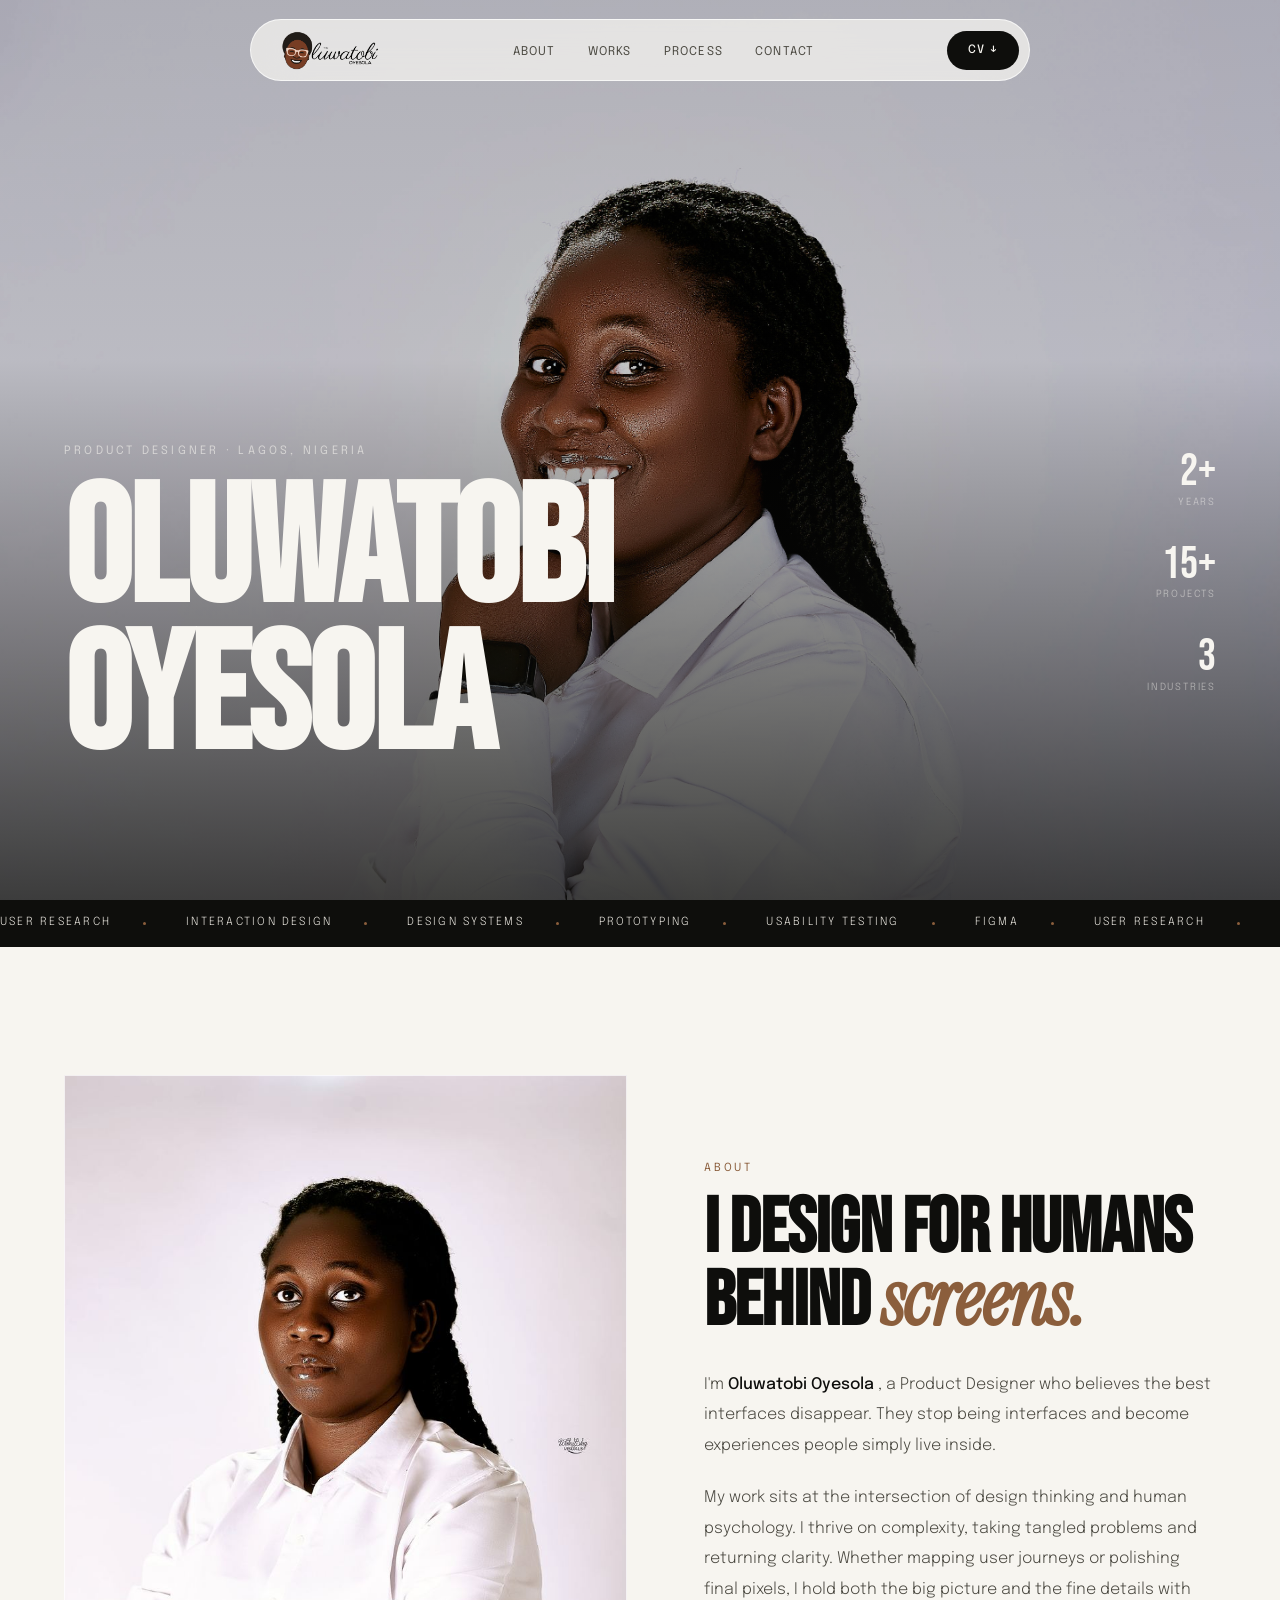
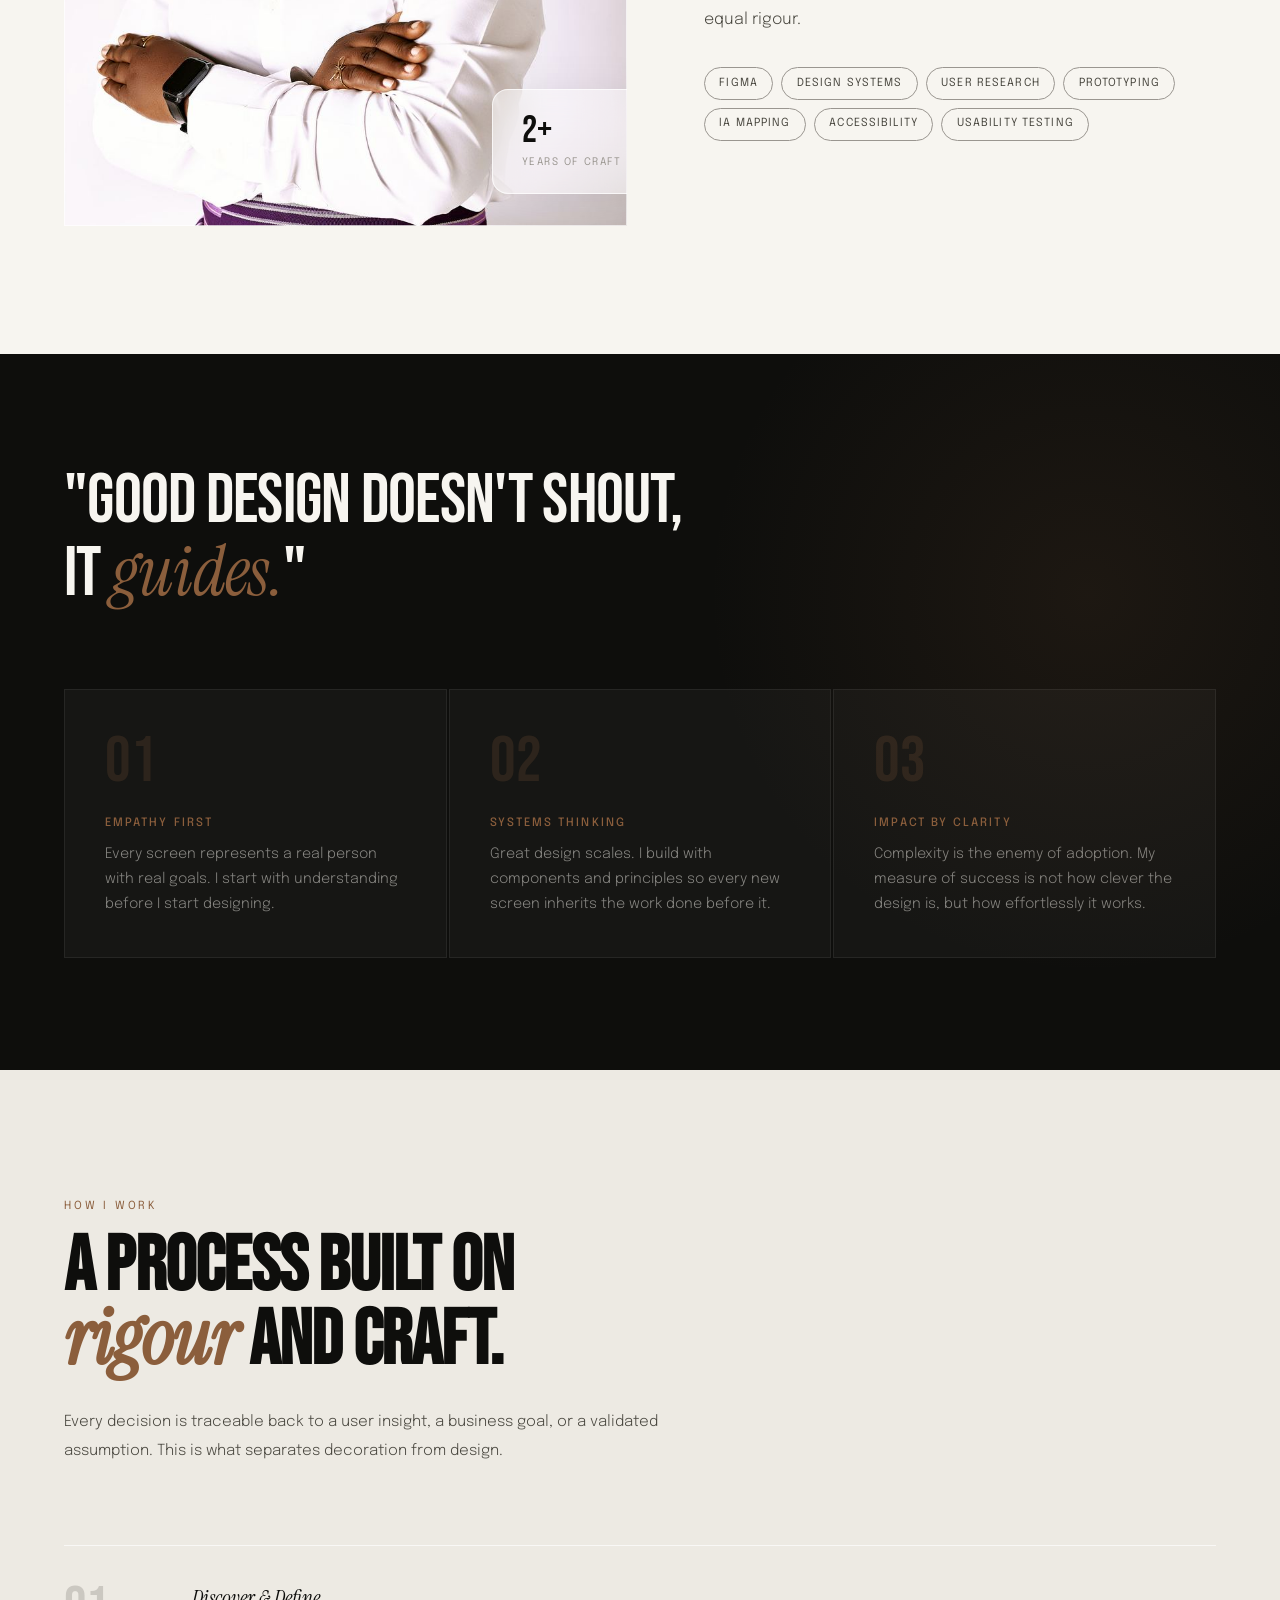
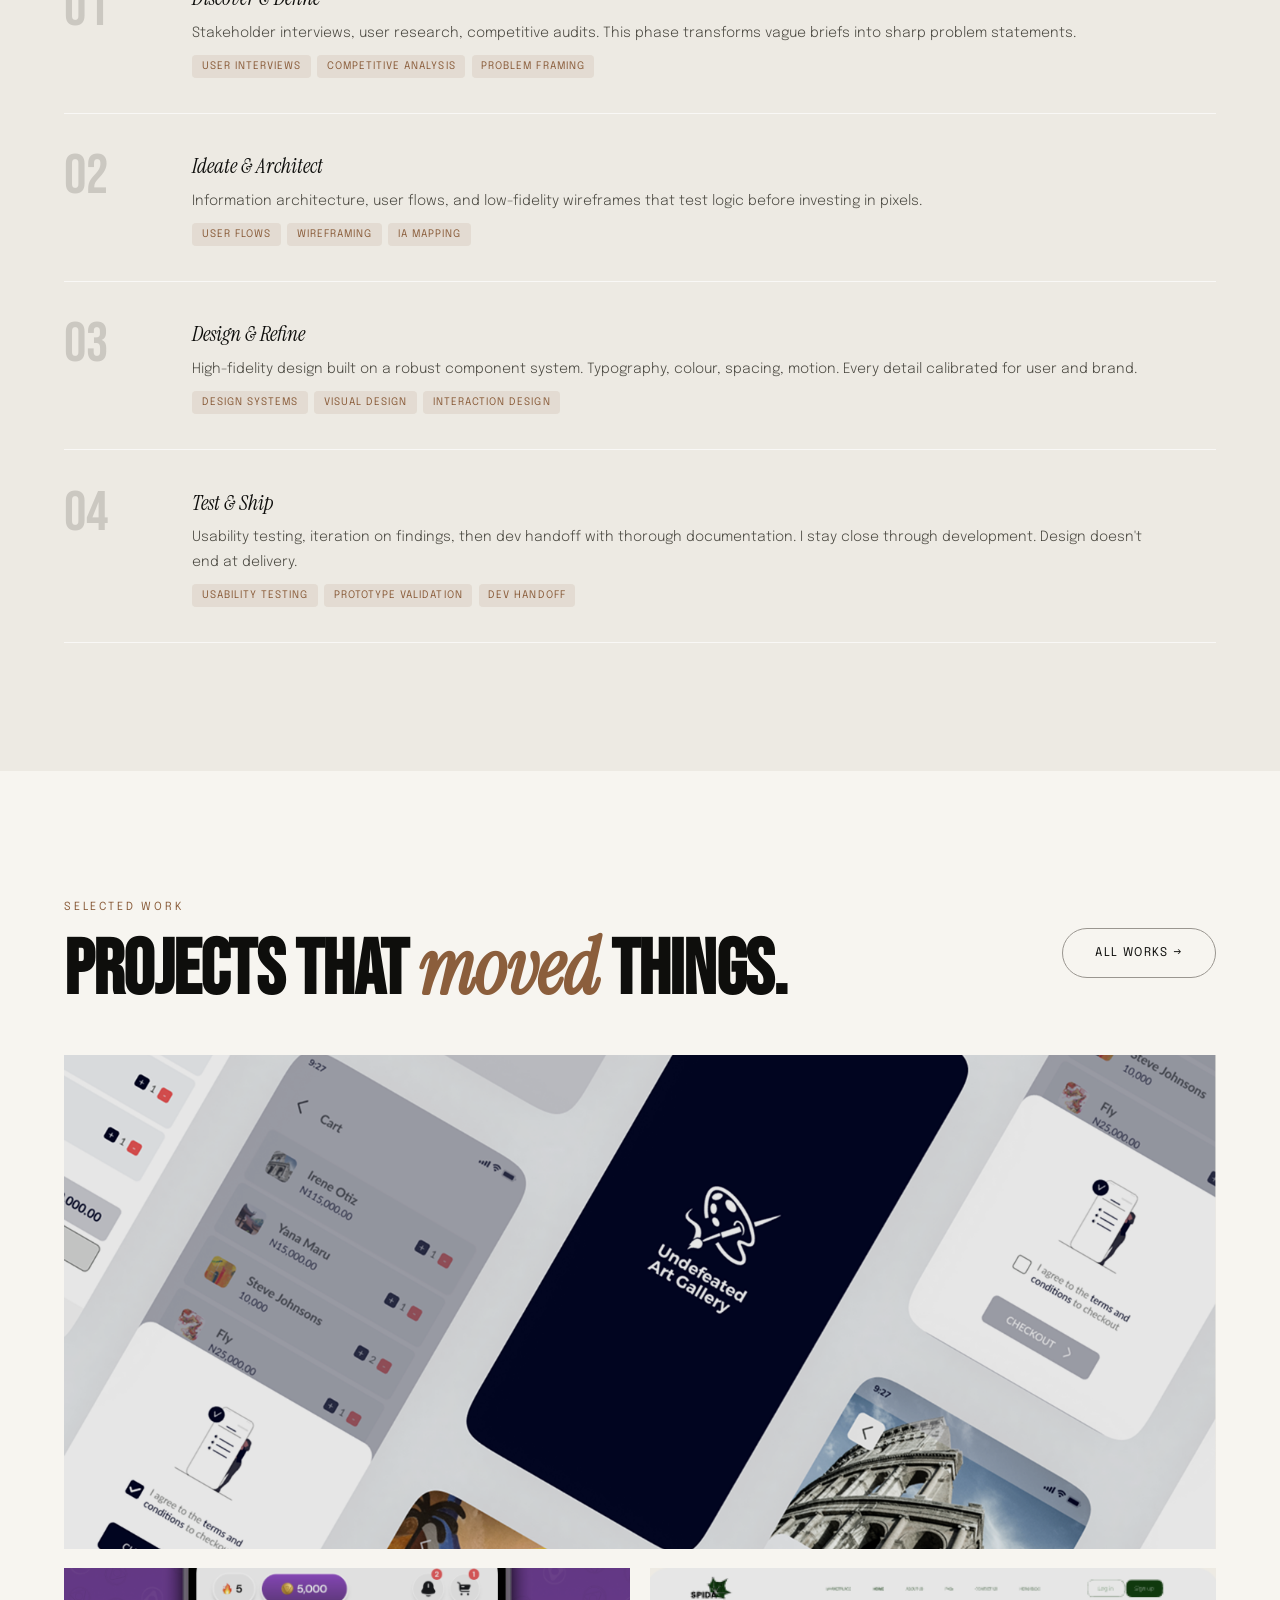
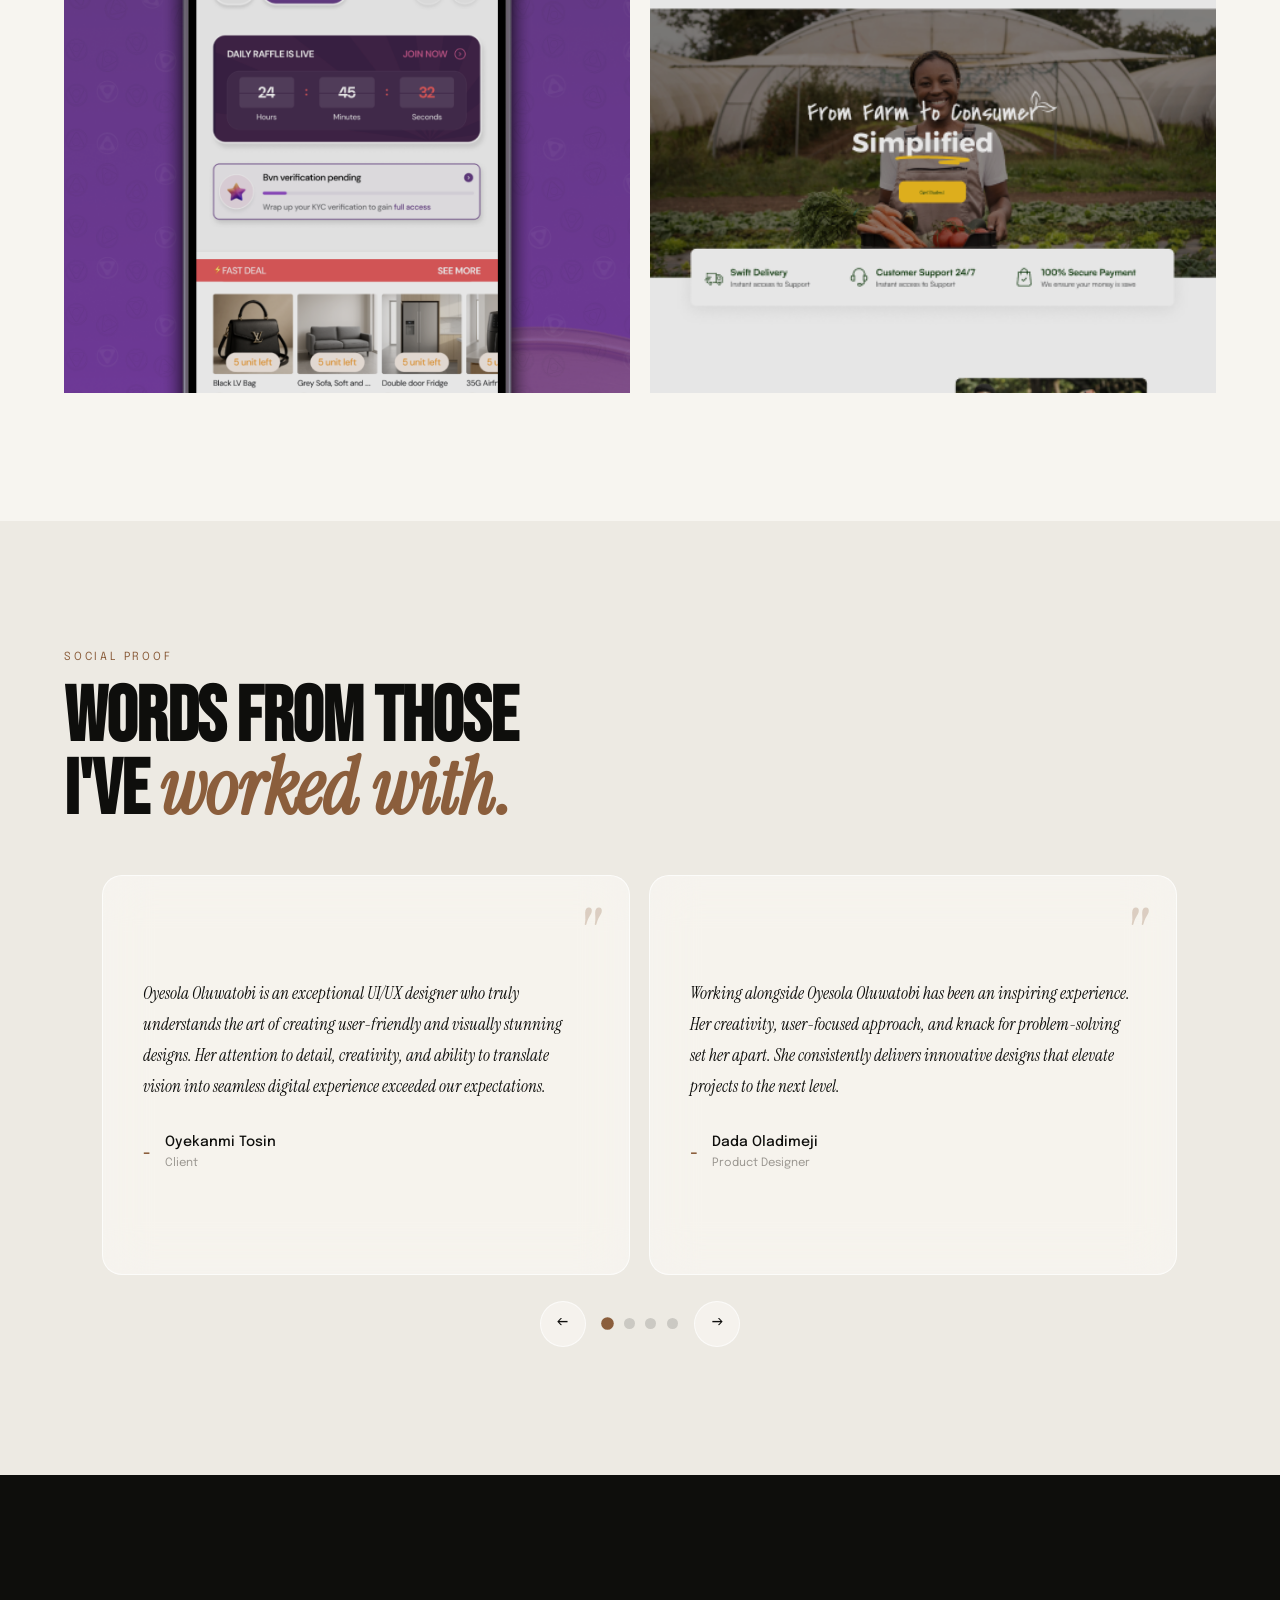
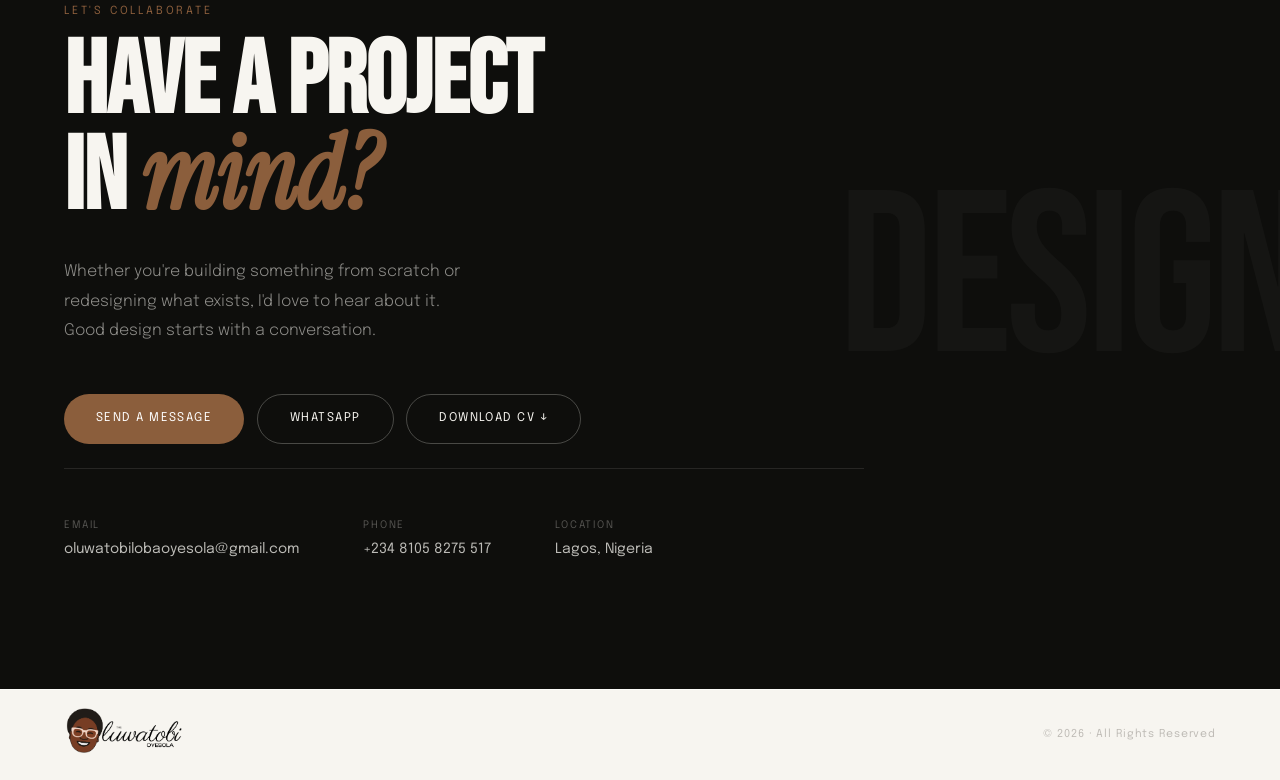
==== commit d22dcd4e: "fixed testimonial" ====
--- a/index.html
+++ b/index.html
@@ -379,7 +379,7 @@
   <div class="f-brand">
     <img src="[data-uri]" alt="Footer Logo">
   </div>
-  <div class="f-copy">&copy; 2025 · All Rights Reserved</div>
+  <div class="f-copy">&copy; 2026 · All Rights Reserved</div>
 </footer>
 
 <script src="./script/script.js" defer ></script>
--- a/style.css
+++ b/style.css
@@ -977,13 +977,15 @@
   margin-top: 1.6rem;
 }
 .testi-grid {
-  display: flex;
-  gap: 1.2rem;
+  --testi-gap: 1.2rem;
+  --testi-columns: 2;
+  display: flex;
+  gap: var(--testi-gap);
   transition: transform 0.45s var(--ease);
   will-change: transform;
 }
 .tcard {
-  flex: 0 0 100%;
+  flex: 0 0 calc((100% - (var(--testi-columns) - 1) * var(--testi-gap)) / var(--testi-columns));
   background: var(--glass-card);
   backdrop-filter: blur(24px) saturate(160%);
   -webkit-backdrop-filter: blur(24px) saturate(160%);
@@ -991,6 +993,9 @@
   border-radius: 20px;
   padding: 2.5rem;
   position: relative;
+  display: flex;
+  flex-direction: column;
+  justify-content: center;
   transition:
     transform 0.35s var(--ease),
     box-shadow 0.35s;
@@ -1025,19 +1030,24 @@
   gap: 0.9rem;
 }
 .tcard-avatar {
-  width: 2.8rem;
-  height: 2.8rem;
-  border-radius: 50%;
   display: flex;
   align-items: center;
   justify-content: center;
+  width: auto;
+  height: auto;
+  border-radius: 0;
+  flex: 0 0 auto;
+  color: var(--accent2);
+  font-family: var(--ff-serif);
+  font-size: 1.35rem;
+  line-height: 1;
+}
+.tcard-avatar::before {
+  content: "-";
 }
 
 .tcard-avatar img {
-  width: 100%;
-  height: 100%;
-  object-fit: cover;
-  border-radius: 50%;
+  display: none;
 }
 
 .tcard-name {
@@ -1333,6 +1343,9 @@
   }
   .testi-carousel {
     padding-inline: 0;
+  }
+  .testi-grid {
+    --testi-columns: 1;
   }
   .testi-controls {
     gap: 0.8rem;
